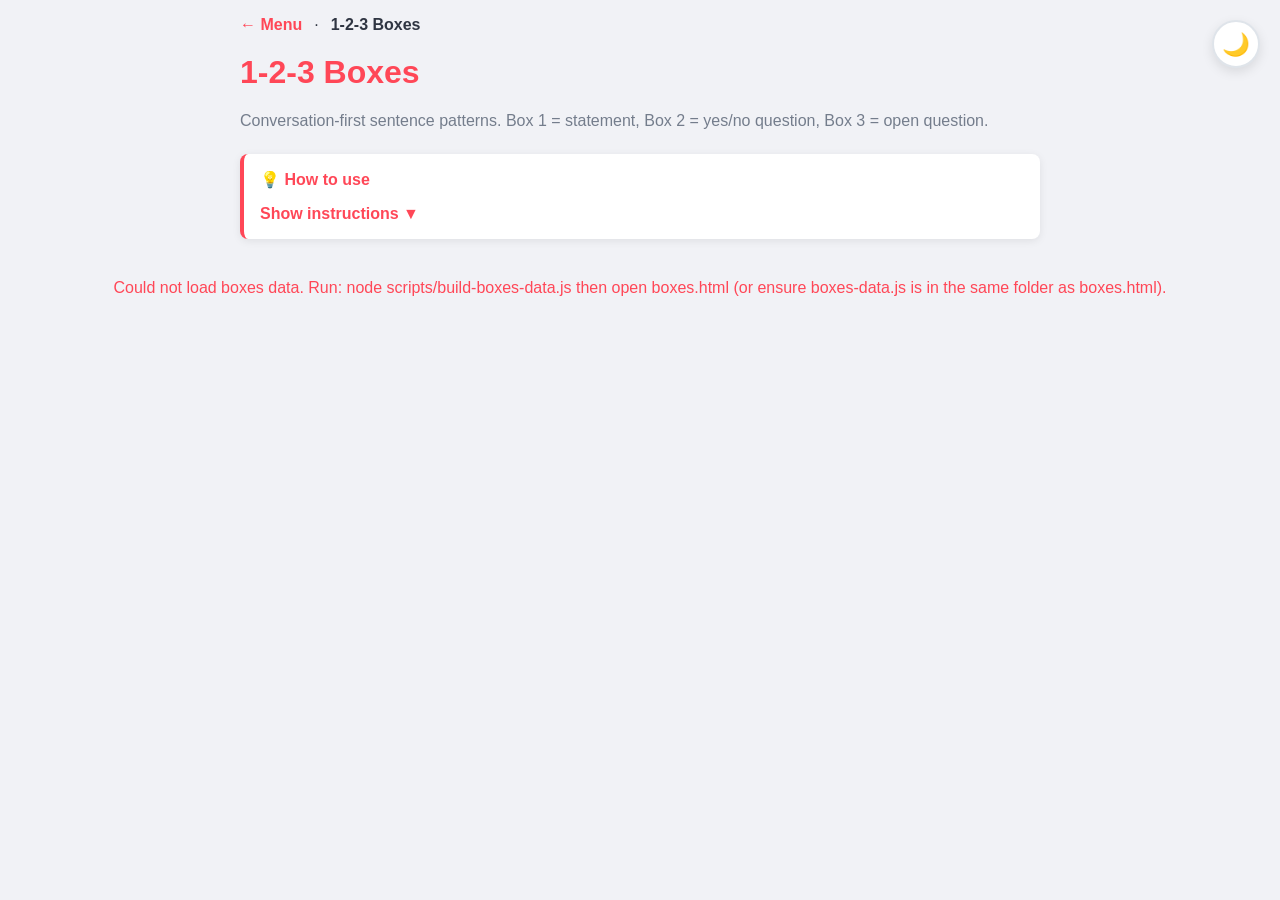
==== boxes.html @ 181375cc "Rename Cups to Boxes, add SRS scheduler, improve menu layout - Rename all cups references to boxes (" ====
<!DOCTYPE html>
<html lang="en">
<head>
    <meta charset="UTF-8">
    <meta name="viewport" content="width=device-width, initial-scale=1.0">
    <title>1-2-3 Boxes · SQWease</title>
    <script>
    (function(){
        var s = typeof localStorage !== 'undefined' ? localStorage.getItem('sqwease-theme') : null;
        var theme = (s === 'dark' || s === 'light') ? s : 'light';
        document.documentElement.setAttribute('data-theme', theme);
    })();
    </script>
    <style>
        :root {
            --primary: #ff4757;
            --text: #2f3542;
            --bg: #f1f2f6;
            --card-bg: #ffffff;
            --border: #dfe4ea;
            --secondary-text: #747d8c;
        }
        [data-theme="dark"] {
            --primary: #ff6b81;
            --text: #e4e4e4;
            --bg: #1e272e;
            --card-bg: #2d3436;
            --border: #57606f;
            --secondary-text: #a4b0be;
        }
        * { box-sizing: border-box; }
        body {
            font-family: 'Segoe UI', Tahoma, Geneva, Verdana, sans-serif;
            background-color: var(--bg);
            color: var(--text);
            margin: 0;
            padding: 16px;
            min-height: 100vh;
            display: flex;
            flex-direction: column;
            align-items: center;
            transition: background-color 0.3s, color 0.3s;
        }
        .theme-toggle {
            position: fixed;
            top: 20px;
            right: 20px;
            background: var(--card-bg);
            border: 2px solid var(--border);
            border-radius: 50%;
            width: 48px;
            height: 48px;
            display: flex;
            align-items: center;
            justify-content: center;
            cursor: pointer;
            font-size: 1.4rem;
            box-shadow: 0 4px 12px rgba(0,0,0,0.1);
            transition: transform 0.2s, box-shadow 0.2s;
            user-select: none;
            z-index: 100;
        }
        .theme-toggle:hover {
            transform: scale(1.1);
            box-shadow: 0 6px 16px rgba(0,0,0,0.15);
        }
        .theme-toggle .icon-dark { display: none; }
        .theme-toggle .icon-light { display: inline; }
        [data-theme="dark"] .theme-toggle .icon-dark { display: inline; }
        [data-theme="dark"] .theme-toggle .icon-light { display: none; }
        .container {
            width: 100%;
            max-width: 800px;
        }
        .nav {
            margin-bottom: 20px;
            display: flex;
            align-items: center;
            gap: 12px;
        }
        .nav a {
            color: var(--primary);
            text-decoration: none;
            font-weight: 600;
        }
        .nav a:hover { text-decoration: underline; }
        h1 { color: var(--primary); margin-top: 0; }
        .subtitle { color: var(--secondary-text); margin-bottom: 24px; }
        .info-box {
            background: var(--card-bg);
            border-left: 4px solid var(--primary);
            padding: 16px;
            margin-bottom: 24px;
            border-radius: 8px;
            box-shadow: 0 2px 8px rgba(0,0,0,0.08);
        }
        .info-box h3 {
            margin-top: 0;
            color: var(--primary);
            font-size: 1rem;
        }
        .info-box p {
            margin: 8px 0 0;
            font-size: 0.9rem;
            line-height: 1.6;
            color: var(--secondary-text);
        }
        .info-box ul {
            margin: 8px 0 0 20px;
            padding: 0;
            font-size: 0.9rem;
            line-height: 1.8;
            color: var(--secondary-text);
        }
        .info-box .toggle-info {
            color: var(--primary);
            cursor: pointer;
            font-weight: 600;
            user-select: none;
        }
        .info-box .toggle-info:hover { text-decoration: underline; }
        .set-tabs {
            display: flex;
            flex-wrap: wrap;
            gap: 8px;
            margin-bottom: 20px;
        }
        .set-tab {
            padding: 10px 16px;
            border: 2px solid var(--primary);
            background: #fff;
            color: var(--primary);
            cursor: pointer;
            border-radius: 8px;
            font-weight: 600;
        }
        .set-tab:hover { background: #fff5f5; }
        .set-tab.active { background: var(--primary); color: #fff; }
        .mode-tabs {
            display: flex;
            gap: 8px;
            margin-bottom: 16px;
        }
        .mode-tab {
            padding: 8px 14px;
            border: 1px solid #ddd;
            background: #fff;
            cursor: pointer;
            border-radius: 6px;
        }
        .mode-tab.active { background: #2ed573; color: #fff; border-color: #2ed573; }
        .list-view { max-width: 700px; }
        .box-group {
            margin-bottom: 24px;
        }
        .box-group h3 {
            color: var(--primary);
            margin-bottom: 8px;
            font-size: 1rem;
        }
        .box-item {
            display: grid;
            grid-template-columns: 1fr auto auto;
            gap: 12px;
            align-items: center;
            padding: 10px 12px;
            background: var(--card-bg);
            border-radius: 8px;
            margin-bottom: 6px;
            box-shadow: 0 1px 3px rgba(0,0,0,0.08);
        }
        .box-item .ja { font-size: 1.1rem; }
        .box-item .romaji { color: var(--secondary-text); font-style: italic; font-size: 0.95rem; }
        .box-item .en { color: var(--text); font-size: 0.95rem; }
        .practice-area {
            max-width: 520px;
            margin: 0 auto;
        }
        .practice-card {
            perspective: 1000px;
            cursor: pointer;
            min-height: 280px;
        }
        .practice-card .card-inner {
            position: relative;
            width: 100%;
            min-height: 280px;
            transform-style: preserve-3d;
            transition: transform 0.5s;
        }
        .practice-card.flipped .card-inner { transform: rotateY(180deg); }
        .practice-card .face {
            position: absolute;
            width: 100%;
            min-height: 280px;
            backface-visibility: hidden;
            display: flex;
            flex-direction: column;
            align-items: center;
            justify-content: center;
            padding: 24px;
            border-radius: 12px;
            box-shadow: 0 4px 14px rgba(0,0,0,0.1);
        }
        .practice-card .face-front {
            background: var(--card-bg);
            border: 2px solid var(--primary);
        }
        .practice-card .face-back {
            background: var(--card-bg);
            border: 2px solid #2ed573;
            transform: rotateY(180deg);
        }
        .practice-card .face-front .main { font-size: 2rem; text-align: center; }
        .practice-card .face-back .romaji { font-size: 1.25rem; color: var(--secondary-text); font-style: italic; margin-bottom: 12px; }
        .practice-card .face-back .en { font-size: 1.1rem; color: var(--text); }
        .practice-controls {
            display: flex;
            align-items: center;
            justify-content: center;
            gap: 16px;
            margin-top: 20px;
        }
        .practice-controls button {
            padding: 10px 20px;
            border: none;
            border-radius: 8px;
            background: var(--primary);
            color: #fff;
            font-weight: 600;
            cursor: pointer;
        }
        .practice-controls button:hover { opacity: 0.9; }
        .practice-controls button.secondary { background: var(--secondary-text); }
        .progress-text { color: var(--secondary-text); font-size: 0.9rem; }
        .loading { text-align: center; padding: 40px; color: #747d8c; }
        .error { color: var(--primary); padding: 16px; }
        .hidden { display: none !important; }
        .wordlist-area { max-width: 800px; }
        .wordlist-cats { display: flex; flex-wrap: wrap; gap: 6px; margin-bottom: 16px; }
        .wordlist-cat { padding: 8px 12px; border: 1px solid #ddd; background: #fff; border-radius: 6px; cursor: pointer; font-size: 0.9rem; }
        .wordlist-cat:hover { background: #f5f5f5; }
        .wordlist-cat.active { background: var(--primary); color: #fff; border-color: var(--primary); }
        .wordlist-table { width: 100%; border-collapse: collapse; background: var(--card-bg); border-radius: 8px; overflow: hidden; box-shadow: 0 1px 3px rgba(0,0,0,0.08); margin-bottom: 16px; }
        .wordlist-table th, .wordlist-table td { padding: 10px 12px; text-align: left; border-bottom: 1px solid #eee; }
        .wordlist-table th { background: var(--border); font-size: 0.85rem; color: var(--secondary-text); }
        .wordlist-table tr:last-child td { border-bottom: none; }
        .wordlist-table .remove-btn { padding: 4px 10px; font-size: 0.8rem; background: #ff6b6b; color: #fff; border: none; border-radius: 4px; cursor: pointer; }
        .wordlist-table .remove-btn:hover { background: #ee5a5a; }
        .wordlist-add { display: flex; flex-wrap: wrap; gap: 8px; align-items: flex-end; margin-bottom: 20px; }
        .wordlist-add input { padding: 8px 10px; border: 1px solid var(--border); border-radius: 6px; font-size: 0.95rem; min-width: 100px; background: var(--card-bg); color: var(--text); }
        .wordlist-add label { font-size: 0.8rem; color: var(--secondary-text); display: block; margin-bottom: 2px; }
        .wordlist-add .field { display: flex; flex-direction: column; }
        .wordlist-add button { padding: 8px 16px; background: #2ed573; color: #fff; border: none; border-radius: 6px; font-weight: 600; cursor: pointer; }
        .wordlist-add button:hover { background: #26de81; }
        .wordlist-reset { margin-top: 16px; }
        .wordlist-reset button { padding: 8px 14px; background: var(--secondary-text); color: #fff; border: none; border-radius: 6px; cursor: pointer; font-size: 0.9rem; }
        .wordlist-reset button:hover { background: var(--border); }

        @media (max-width: 600px) {
            body { padding: 12px; }
            h1 { font-size: 1.4rem; }
            .subtitle { font-size: 0.9rem; margin-bottom: 16px; }
            .set-tab { padding: 10px 12px; font-size: 0.9rem; }
            .mode-tab { padding: 10px 12px; min-height: 44px; }
            .box-item {
                grid-template-columns: 1fr;
                gap: 4px;
                padding: 12px;
            }
            .box-item .ja { font-size: 1.2rem; }
            .box-item .romaji, .box-item .en { font-size: 0.9rem; }
            .practice-card { min-height: 240px; }
            .practice-card .face { min-height: 240px; padding: 16px; }
            .practice-card .face-front .main { font-size: 1.5rem; }
            .practice-card .face-back .romaji { font-size: 1rem; }
            .practice-card .face-back .en { font-size: 0.95rem; }
            .practice-controls { flex-wrap: wrap; gap: 10px; }
            .practice-controls button { padding: 12px 18px; min-height: 44px; }
            .wordlist-table th, .wordlist-table td { padding: 8px 10px; font-size: 0.9rem; }
            .wordlist-add { flex-direction: column; align-items: stretch; }
            .wordlist-add input { min-width: 0; }
            .wordlist-add button { min-height: 44px; }
        }
    </style>
</head>
<body>
    <div class="theme-toggle" onclick="toggleTheme()" title="Toggle dark mode"><span class="icon-light">🌙</span><span class="icon-dark">☀️</span></div>
    <div class="container">
    <nav class="nav">
        <a href="index.html">← Menu</a>
        <span>·</span>
        <span><strong>1-2-3 Boxes</strong></span>
    </nav>
    <h1>1-2-3 Boxes</h1>
    <p class="subtitle">Conversation-first sentence patterns. Box 1 = statement, Box 2 = yes/no question, Box 3 = open question.</p>

    <div class="info-box">
        <h3>💡 How to use</h3>
        <div id="infoToggle">
            <span class="toggle-info" onclick="toggleInfo()">Show instructions ▼</span>
            <div id="infoDetail" style="display:none; margin-top:12px;">
                <p><strong>1-2-3 Boxes</strong> is a method for building conversation skills by practicing three sentence types:</p>
                <ul>
                    <li><strong>Box 1 (Statement):</strong> "I like coffee." — State something.</li>
                    <li><strong>Box 2 (Yes/No Question):</strong> "Do you like coffee?" — Ask a closed question.</li>
                    <li><strong>Box 3 (Open Question):</strong> "What do you like?" — Ask an open question.</li>
                </ul>
                <p><strong>Usage:</strong> Pick a set (Likes, Study, Routine, etc.) → <strong>View list</strong> to see all sentences, <strong>Practice</strong> to flip cards (Japanese front, romaji+English back), or <strong>Word lists</strong> to add/edit vocabulary.</p>
            </div>
        </div>
    </div>

    <div id="loading" class="loading">Loading boxes...</div>
    <div id="main" class="hidden">
        <div class="set-tabs" id="setTabs"></div>
        <div class="mode-tabs">
            <button type="button" class="mode-tab active" data-mode="list">View list</button>
            <button type="button" class="mode-tab" data-mode="practice">Practice (flip cards)</button>
            <button type="button" class="mode-tab" data-mode="words">Word lists</button>
        </div>

        <div id="listView" class="list-view">
            <div id="listContent"></div>
        </div>
        <div id="practiceView" class="practice-area hidden">
            <div class="practice-card" id="practiceCard">
                <div class="card-inner">
                    <div class="face face-front">
                        <span class="main" id="cardFront"></span>
                    </div>
                    <div class="face face-back">
                        <span class="romaji" id="cardRomaji"></span>
                        <span class="en" id="cardEn"></span>
                    </div>
                </div>
            </div>
            <div class="practice-controls">
                <button type="button" class="secondary" id="btnPrev">← Prev</button>
                <span class="progress-text" id="practiceProgress"></span>
                <button type="button" id="btnNext">Next →</button>
            </div>
        </div>
        <div id="wordListView" class="wordlist-area hidden">
            <p class="subtitle" style="margin-bottom: 12px;">Add or remove words used to generate boxes. Saved in this browser only.</p>
            <div class="wordlist-cats" id="wordlistCats"></div>
            <div id="wordlistContent"></div>
            <div class="wordlist-reset">
                <button type="button" id="btnResetWords">Reset to defaults</button>
            </div>
        </div>
    </div>
    </div>
    <div id="error" class="error hidden"></div>

    <script src="boxes-data.js"></script>
    <script>
        let config = null;
        let words = null;
        let generatedItems = [];  // { ja, romaji, en, boxType, setName, boxName }
        let currentSetId = null;
        let practiceIndex = 0;
        let practiceItems = [];

        function fillTemplate(template, word) {
            let out = template;
            for (const key of Object.keys(word)) {
                out = out.replace(new RegExp('\\{' + key + '\\}', 'g'), word[key]);
            }
            return out;
        }

        function generateItems() {
            const items = [];
            for (const set of config.sets) {
                for (const box of set.boxes) {
                    if (box.fixed) {
                        items.push({
                            ja: box.templateJa,
                            romaji: box.templateRomaji,
                            en: box.templateEn,
                            boxType: box.boxType,
                            setName: set.name,
                            boxName: box.name
                        });
                    } else {
                        const slotWords = words[box.slot];
                        if (!slotWords) continue;
                        for (const w of slotWords) {
                            items.push({
                                ja: fillTemplate(box.templateJa, w),
                                romaji: fillTemplate(box.templateRomaji, w),
                                en: fillTemplate(box.templateEn, w),
                                boxType: box.boxType,
                                setName: set.name,
                                boxName: box.name
                            });
                        }
                    }
                }
            }
            return items;
        }

        function renderSetTabs() {
            const el = document.getElementById('setTabs');
            el.innerHTML = '';
            for (const set of config.sets) {
                const btn = document.createElement('button');
                btn.type = 'button';
                btn.className = 'set-tab' + (currentSetId === set.id ? ' active' : '');
                btn.textContent = set.name;
                btn.dataset.setId = set.id;
                btn.addEventListener('click', () => selectSet(set.id));
                el.appendChild(btn);
            }
            if (!currentSetId && config.sets.length) currentSetId = config.sets[0].id;
        }

        function selectSet(setId) {
            currentSetId = setId;
            document.querySelectorAll('.set-tab').forEach(b => {
                b.classList.toggle('active', b.dataset.setId === setId);
            });
            renderList();
            updatePracticeList();
            if (document.getElementById('practiceView').classList.contains('hidden') === false) {
                practiceIndex = 0;
                renderPracticeCard();
            }
        }

        function renderList() {
            const filtered = generatedItems.filter(i => i.setName === (config.sets.find(s => s.id === currentSetId)?.name));
            const byCup = { 1: [], 2: [], 3: [] };
            for (const item of filtered) {
                if (byCup[item.cupType]) byCup[item.cupType].push(item);
            }
            const container = document.getElementById('listContent');
            container.innerHTML = '';
            for (const cupType of [1, 2, 3]) {
                const list = byCup[cupType];
                if (!list.length) continue;
                const group = document.createElement('div');
                group.className = 'cup-group';
                group.innerHTML = '<h3>Cup ' + cupType + ': ' + escapeHtml(list[0].cupName) + '</h3>';
                for (const item of list) {
                    const row = document.createElement('div');
                    row.className = 'box-item';
                    row.innerHTML = '<span class="ja">' + escapeHtml(item.ja) + '</span><span class="romaji">' + escapeHtml(item.romaji) + '</span><span class="en">' + escapeHtml(item.en) + '</span>';
                    group.appendChild(row);
                }
                container.appendChild(group);
            }
        }

        function escapeHtml(s) {
            const div = document.createElement('div');
            div.textContent = s;
            return div.innerHTML;
        }

        function updatePracticeList() {
            practiceItems = generatedItems.filter(i => config.sets.find(s => s.id === currentSetId) && i.setName === (config.sets.find(s => s.id === currentSetId).name));
            practiceIndex = 0;
        }

        function renderPracticeCard() {
            if (!practiceItems.length) {
                document.getElementById('cardFront').textContent = 'No sentences in this set.';
                document.getElementById('cardRomaji').textContent = '';
                document.getElementById('cardEn').textContent = '';
                document.getElementById('practiceProgress').textContent = '0 / 0';
                return;
            }
            const item = practiceItems[practiceIndex];
            const card = document.getElementById('practiceCard');
            card.classList.remove('flipped');
            document.getElementById('cardFront').textContent = item.ja;
            document.getElementById('cardRomaji').textContent = item.romaji;
            document.getElementById('cardEn').textContent = item.en;
            document.getElementById('practiceProgress').textContent = (practiceIndex + 1) + ' / ' + practiceItems.length;
        }

        function initPractice() {
            updatePracticeList();
            practiceIndex = 0;
            renderPracticeCard();
            document.getElementById('practiceCard').addEventListener('click', () => {
                document.getElementById('practiceCard').classList.toggle('flipped');
            });
            document.getElementById('btnPrev').addEventListener('click', () => {
                if (practiceIndex > 0) {
                    practiceIndex--;
                    renderPracticeCard();
                    document.getElementById('practiceCard').classList.remove('flipped');
                }
            });
            document.getElementById('btnNext').addEventListener('click', () => {
                if (practiceIndex < practiceItems.length - 1) {
                    practiceIndex++;
                    renderPracticeCard();
                    document.getElementById('practiceCard').classList.remove('flipped');
                }
            });
            document.addEventListener('keydown', (e) => {
                if (document.getElementById('practiceView').classList.contains('hidden')) return;
                if (e.code === 'Space' || e.code === 'ArrowUp' || e.code === 'ArrowDown') {
                    e.preventDefault();
                    document.getElementById('practiceCard').classList.toggle('flipped');
                } else if (e.code === 'ArrowRight') {
                    if (practiceIndex < practiceItems.length - 1) {
                        practiceIndex++;
                        renderPracticeCard();
                        document.getElementById('practiceCard').classList.remove('flipped');
                    }
                } else if (e.code === 'ArrowLeft') {
                    if (practiceIndex > 0) {
                        practiceIndex--;
                        renderPracticeCard();
                        document.getElementById('practiceCard').classList.remove('flipped');
                    }
                }
            });
        }

        const WORDLIST_CATEGORIES = [
            { key: 'nounsLikes', label: 'Nouns (likes)', fields: ['j', 'r', 'e'] },
            { key: 'nounsStudy', label: 'Study subjects', fields: ['j', 'r', 'e'] },
            { key: 'jobs', label: 'Jobs', fields: ['j', 'r', 'e'] },
            { key: 'places', label: 'Places', fields: ['j', 'r', 'e'] },
            { key: 'verbsWant', label: 'Verbs (want)', fields: ['j', 'r', 'e', 'tai', 'tsumori'] },
            { key: 'verbsRoutine', label: 'Verbs (routine)', fields: ['j', 'r', 'e', 'masu', 'mashita'] },
            { key: 'routinePairs', label: 'Routine (time + verb)', fields: ['timeJ', 'timeR', 'timeE', 'verbMasu', 'verbR', 'verbE'] }
        ];
        const WORDLIST_FIELD_LABELS = { j: 'Japanese', r: 'Romaji', e: 'English', tai: '〜たい', tsumori: 'つもり', masu: 'ます形', mashita: 'ました', timeJ: 'Time (ja)', timeR: 'Time (romaji)', timeE: 'Time (en)', verbMasu: 'Verb ます', verbR: 'Verb (romaji)', verbE: 'Verb (en)' };
        let defaultWords = null;
        let currentWordlistCat = 'nounsLikes';

        function saveWords() {
            try {
                localStorage.setItem('sqwease-boxes-words', JSON.stringify(words));
            } catch (err) {}
            generatedItems = generateItems();
            renderList();
            updatePracticeList();
            renderPracticeCard();
        }

        function removeWord(slot, index) {
            if (!words[slot] || index < 0 || index >= words[slot].length) return;
            words[slot].splice(index, 1);
            saveWords();
            renderWordListContent();
        }

        function addWord(slot, entry) {
            if (!words[slot]) words[slot] = [];
            words[slot].push(entry);
            saveWords();
            renderWordListContent();
        }

        function renderWordListCats() {
            const el = document.getElementById('wordlistCats');
            el.innerHTML = '';
            WORDLIST_CATEGORIES.forEach(cat => {
                const btn = document.createElement('button');
                btn.type = 'button';
                btn.className = 'wordlist-cat' + (currentWordlistCat === cat.key ? ' active' : '');
                btn.textContent = cat.label;
                btn.dataset.cat = cat.key;
                btn.addEventListener('click', () => {
                    currentWordlistCat = cat.key;
                    document.querySelectorAll('.wordlist-cat').forEach(b => b.classList.toggle('active', b.dataset.cat === cat.key));
                    renderWordListContent();
                });
                el.appendChild(btn);
            });
        }

        function renderWordListContent() {
            const cat = WORDLIST_CATEGORIES.find(c => c.key === currentWordlistCat);
            const container = document.getElementById('wordlistContent');
            container.innerHTML = '';
            if (!cat || !words[cat.key]) return;
            const list = words[cat.key];
            const table = document.createElement('table');
            table.className = 'wordlist-table';
            const thead = document.createElement('thead');
            const headers = cat.fields.map(f => WORDLIST_FIELD_LABELS[f] || f);
            thead.innerHTML = '<tr><th>' + headers.join('</th><th>') + '</th><th></th></tr>';
            table.appendChild(thead);
            const tbody = document.createElement('tbody');
            list.forEach((row, i) => {
                const tr = document.createElement('tr');
                const cells = cat.fields.map(f => escapeHtml(row[f] || '')).join('</td><td>');
                tr.innerHTML = '<td>' + cells + '</td><td><button type="button" class="remove-btn" data-index="' + i + '">Remove</button></td>';
                tr.querySelector('.remove-btn').addEventListener('click', () => removeWord(cat.key, i));
                tbody.appendChild(tr);
            });
            table.appendChild(tbody);
            container.appendChild(table);
            const addDiv = document.createElement('div');
            addDiv.className = 'wordlist-add';
            const fields = cat.fields.map(f => {
                const wrap = document.createElement('div');
                wrap.className = 'field';
                wrap.innerHTML = '<label>' + (WORDLIST_FIELD_LABELS[f] || f) + '</label><input type="text" data-field="' + f + '" placeholder="">';
                return wrap;
            });
            fields.forEach(f => addDiv.appendChild(f));
            const addBtn = document.createElement('button');
            addBtn.type = 'button';
            addBtn.textContent = 'Add';
            addBtn.addEventListener('click', () => {
                const entry = {};
                cat.fields.forEach(f => {
                    const val = addDiv.querySelector('input[data-field="' + f + '"]').value.trim();
                    if (val) entry[f] = val;
                });
                if (Object.keys(entry).length < 2) return;
                addWord(cat.key, entry);
                cat.fields.forEach(f => { addDiv.querySelector('input[data-field="' + f + '"]').value = ''; });
            });
            addDiv.appendChild(addBtn);
            container.appendChild(addDiv);
        }

        document.querySelectorAll('.mode-tab').forEach(btn => {
            btn.addEventListener('click', () => {
                const mode = btn.dataset.mode;
                document.querySelectorAll('.mode-tab').forEach(b => b.classList.toggle('active', b.dataset.mode === mode));
                document.getElementById('listView').classList.toggle('hidden', mode !== 'list');
                document.getElementById('practiceView').classList.toggle('hidden', mode !== 'practice');
                document.getElementById('wordListView').classList.toggle('hidden', mode !== 'words');
                if (mode === 'practice') {
                    updatePracticeList();
                    renderPracticeCard();
                }
                if (mode === 'words') {
                    renderWordListCats();
                    renderWordListContent();
                }
            });
        });

        document.getElementById('btnResetWords').addEventListener('click', () => {
            if (!confirm('Reset all word lists to defaults? Your added words will be removed.')) return;
            if (!defaultWords) return;
            words = JSON.parse(JSON.stringify(defaultWords));
            saveWords();
            renderWordListCats();
            renderWordListContent();
        });

        function load() {
            try {
                if (typeof BOXES_CONFIG === 'undefined' || typeof BOXES_WORDS === 'undefined') {
                    throw new Error('boxes-data.js not loaded');
                }
                config = BOXES_CONFIG;
                defaultWords = BOXES_WORDS;
                const stored = localStorage.getItem('sqwease-boxes-words');
                words = stored ? JSON.parse(stored) : JSON.parse(JSON.stringify(defaultWords));
                if (!words.nounsLikes || !Array.isArray(words.nounsLikes)) words = JSON.parse(JSON.stringify(defaultWords));
                generatedItems = generateItems();
                currentSetId = config.sets[0]?.id || null;
                document.getElementById('loading').classList.add('hidden');
                document.getElementById('main').classList.remove('hidden');
                renderSetTabs();
                renderList();
                initPractice();
            } catch (e) {
                document.getElementById('loading').classList.add('hidden');
                document.getElementById('error').classList.remove('hidden');
                document.getElementById('error').textContent = 'Could not load boxes data. Run: node scripts/build-boxes-data.js then open boxes.html (or ensure boxes-data.js is in the same folder as boxes.html).';
            }
        }
        load();
        
        function toggleInfo() {
            const detail = document.getElementById('infoDetail');
            const toggle = document.querySelector('.toggle-info');
            if (detail.style.display === 'none') {
                detail.style.display = 'block';
                toggle.textContent = 'Hide instructions ▲';
            } else {
                detail.style.display = 'none';
                toggle.textContent = 'Show instructions ▼';
            }
        }
        
        function toggleTheme() {
            const html = document.documentElement;
            const current = html.getAttribute('data-theme');
            const next = current === 'dark' ? 'light' : 'dark';
            html.setAttribute('data-theme', next);
            localStorage.setItem('sqwease-theme', next);
            // Icon updates via [data-theme] and CSS
        }
        // Load saved theme (already applied in head; icon driven by CSS)
        const saved = localStorage.getItem('sqwease-theme');
        if (saved) document.documentElement.setAttribute('data-theme', saved);
    </script>
</body>
</html>
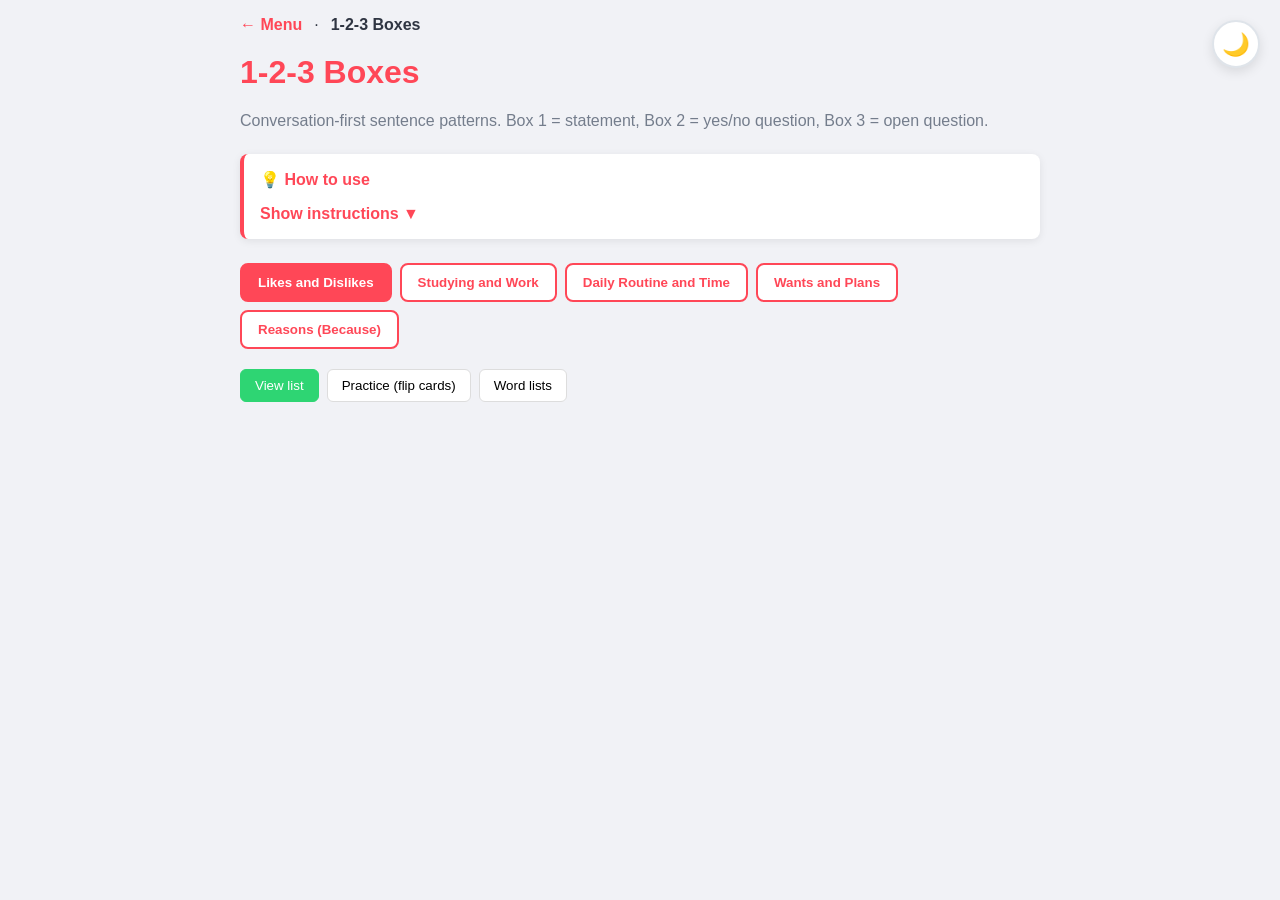
==== commit 7cd252a7: "Fix boxes load error and skinny flashcards; update docs - Boxes: normalize config at runtime (cups->" ====
--- a/boxes.html
+++ b/boxes.html
@@ -233,6 +233,36 @@
         .practice-controls button:hover { opacity: 0.9; }
         .practice-controls button.secondary { background: var(--secondary-text); }
         .progress-text { color: var(--secondary-text); font-size: 0.9rem; }
+        .rating-buttons {
+            display: flex;
+            gap: 12px;
+            justify-content: center;
+            flex-wrap: wrap;
+            margin-top: 20px;
+        }
+        .rating-btn {
+            display: flex;
+            flex-direction: column;
+            align-items: center;
+            gap: 6px;
+            padding: 12px 20px;
+            border: none;
+            border-radius: 8px;
+            font-weight: 600;
+            cursor: pointer;
+            transition: transform 0.2s, box-shadow 0.2s;
+            min-width: 90px;
+        }
+        .rating-btn:hover { transform: translateY(-2px); }
+        .rating-btn .interval { font-size: 0.85rem; opacity: 0.9; }
+        .rating-btn.again { background: #ff6b6b; color: white; }
+        .rating-btn.again:hover { box-shadow: 0 4px 12px rgba(255, 107, 107, 0.4); }
+        .rating-btn.hard { background: #ffa502; color: white; }
+        .rating-btn.hard:hover { box-shadow: 0 4px 12px rgba(255, 165, 2, 0.4); }
+        .rating-btn.good { background: #2ed573; color: white; }
+        .rating-btn.good:hover { box-shadow: 0 4px 12px rgba(46, 213, 115, 0.4); }
+        .rating-btn.easy { background: #5352ed; color: white; }
+        .rating-btn.easy:hover { box-shadow: 0 4px 12px rgba(83, 82, 237, 0.4); }
         .loading { text-align: center; padding: 40px; color: #747d8c; }
         .error { color: var(--primary); padding: 16px; }
         .hidden { display: none !important; }
@@ -277,6 +307,8 @@
             .practice-card .face-back .en { font-size: 0.95rem; }
             .practice-controls { flex-wrap: wrap; gap: 10px; }
             .practice-controls button { padding: 12px 18px; min-height: 44px; }
+            .rating-buttons { gap: 8px; margin-top: 16px; }
+            .rating-btn { min-width: 70px; padding: 10px 14px; font-size: 0.9rem; }
             .wordlist-table th, .wordlist-table td { padding: 8px 10px; font-size: 0.9rem; }
             .wordlist-add { flex-direction: column; align-items: stretch; }
             .wordlist-add input { min-width: 0; }
@@ -334,6 +366,24 @@
                         <span class="en" id="cardEn"></span>
                     </div>
                 </div>
+            </div>
+            <div class="rating-buttons hidden" id="boxRatingButtons">
+                <button class="rating-btn again" onclick="rateBoxCard(1)">
+                    <span>Again</span>
+                    <span class="interval" id="boxIntervalAgain">&lt;1m</span>
+                </button>
+                <button class="rating-btn hard" onclick="rateBoxCard(2)">
+                    <span>Hard</span>
+                    <span class="interval" id="boxIntervalHard">&lt;10m</span>
+                </button>
+                <button class="rating-btn good" onclick="rateBoxCard(3)">
+                    <span>Good</span>
+                    <span class="interval" id="boxIntervalGood">1d</span>
+                </button>
+                <button class="rating-btn easy" onclick="rateBoxCard(4)">
+                    <span>Easy</span>
+                    <span class="interval" id="boxIntervalEasy">4d</span>
+                </button>
             </div>
             <div class="practice-controls">
                 <button type="button" class="secondary" id="btnPrev">← Prev</button>
@@ -353,14 +403,21 @@
     </div>
     <div id="error" class="error hidden"></div>
 
+    <script src="srs.js"></script>
     <script src="boxes-data.js"></script>
     <script>
         let config = null;
         let words = null;
-        let generatedItems = [];  // { ja, romaji, en, boxType, setName, boxName }
+        let defaultWords = null;
+        let generatedItems = [];
         let currentSetId = null;
         let practiceIndex = 0;
         let practiceItems = [];
+        let srsCards = {};
+        let newCardsPerDay = 20;
+        let newCardsIntroduced = 0;
+        let dueCards = [];
+        let isFlipped = false;
 
         function fillTemplate(template, word) {
             let out = template;
@@ -474,12 +531,39 @@
                 return;
             }
             const item = practiceItems[practiceIndex];
+            const itemId = getItemId(item);
+            const srsCard = getOrInitCard(itemId);
+            
             const card = document.getElementById('practiceCard');
             card.classList.remove('flipped');
+            isFlipped = false;
+            document.getElementById('boxRatingButtons').classList.add('hidden');
+            
             document.getElementById('cardFront').textContent = item.ja;
             document.getElementById('cardRomaji').textContent = item.romaji;
             document.getElementById('cardEn').textContent = item.en;
             document.getElementById('practiceProgress').textContent = (practiceIndex + 1) + ' / ' + practiceItems.length;
+            
+            document.getElementById('boxIntervalAgain').textContent = SRS.getIntervalDisplay(srsCard, 1);
+            document.getElementById('boxIntervalHard').textContent = SRS.getIntervalDisplay(srsCard, 2);
+            document.getElementById('boxIntervalGood').textContent = SRS.getIntervalDisplay(srsCard, 3);
+            document.getElementById('boxIntervalEasy').textContent = SRS.getIntervalDisplay(srsCard, 4);
+        }
+        
+        function rateBoxCard(rating) {
+            if (!practiceItems.length) return;
+            const item = practiceItems[practiceIndex];
+            const itemId = getItemId(item);
+            const srsCard = getOrInitCard(itemId);
+            
+            const updated = SRS.reviewCard(srsCard, rating);
+            srsCards[itemId] = updated;
+            saveSRSBoxes();
+            
+            if (practiceIndex < practiceItems.length - 1) {
+                practiceIndex++;
+                renderPracticeCard();
+            }
         }
 
         function initPractice() {
@@ -487,38 +571,53 @@
             practiceIndex = 0;
             renderPracticeCard();
             document.getElementById('practiceCard').addEventListener('click', () => {
-                document.getElementById('practiceCard').classList.toggle('flipped');
+                const card = document.getElementById('practiceCard');
+                card.classList.toggle('flipped');
+                isFlipped = !isFlipped;
+                if (isFlipped) {
+                    document.getElementById('boxRatingButtons').classList.remove('hidden');
+                } else {
+                    document.getElementById('boxRatingButtons').classList.add('hidden');
+                }
             });
             document.getElementById('btnPrev').addEventListener('click', () => {
                 if (practiceIndex > 0) {
                     practiceIndex--;
                     renderPracticeCard();
-                    document.getElementById('practiceCard').classList.remove('flipped');
                 }
             });
             document.getElementById('btnNext').addEventListener('click', () => {
                 if (practiceIndex < practiceItems.length - 1) {
                     practiceIndex++;
                     renderPracticeCard();
-                    document.getElementById('practiceCard').classList.remove('flipped');
                 }
             });
             document.addEventListener('keydown', (e) => {
                 if (document.getElementById('practiceView').classList.contains('hidden')) return;
                 if (e.code === 'Space' || e.code === 'ArrowUp' || e.code === 'ArrowDown') {
                     e.preventDefault();
-                    document.getElementById('practiceCard').classList.toggle('flipped');
+                    const card = document.getElementById('practiceCard');
+                    card.classList.toggle('flipped');
+                    isFlipped = !isFlipped;
+                    if (isFlipped) {
+                        document.getElementById('boxRatingButtons').classList.remove('hidden');
+                    } else {
+                        document.getElementById('boxRatingButtons').classList.add('hidden');
+                    }
+                } else if (isFlipped) {
+                    if (e.code === 'Digit1') rateBoxCard(1);
+                    else if (e.code === 'Digit2') rateBoxCard(2);
+                    else if (e.code === 'Digit3') rateBoxCard(3);
+                    else if (e.code === 'Digit4') rateBoxCard(4);
                 } else if (e.code === 'ArrowRight') {
                     if (practiceIndex < practiceItems.length - 1) {
                         practiceIndex++;
                         renderPracticeCard();
-                        document.getElementById('practiceCard').classList.remove('flipped');
                     }
                 } else if (e.code === 'ArrowLeft') {
                     if (practiceIndex > 0) {
                         practiceIndex--;
                         renderPracticeCard();
-                        document.getElementById('practiceCard').classList.remove('flipped');
                     }
                 }
             });
@@ -534,8 +633,39 @@
             { key: 'routinePairs', label: 'Routine (time + verb)', fields: ['timeJ', 'timeR', 'timeE', 'verbMasu', 'verbR', 'verbE'] }
         ];
         const WORDLIST_FIELD_LABELS = { j: 'Japanese', r: 'Romaji', e: 'English', tai: '〜たい', tsumori: 'つもり', masu: 'ます形', mashita: 'ました', timeJ: 'Time (ja)', timeR: 'Time (romaji)', timeE: 'Time (en)', verbMasu: 'Verb ます', verbR: 'Verb (romaji)', verbE: 'Verb (en)' };
-        let defaultWords = null;
         let currentWordlistCat = 'nounsLikes';
+
+        function saveSRSBoxes() {
+            localStorage.setItem('sqwease-boxes-srs', JSON.stringify(srsCards));
+            const today = new Date().toDateString();
+            localStorage.setItem('sqwease-boxes-date', today);
+            localStorage.setItem('sqwease-boxes-new-today', newCardsIntroduced.toString());
+        }
+
+        function loadSRSBoxes() {
+            const stored = localStorage.getItem('sqwease-boxes-srs');
+            if (stored) {
+                srsCards = JSON.parse(stored);
+            }
+            const storedDate = localStorage.getItem('sqwease-boxes-date');
+            const today = new Date().toDateString();
+            if (storedDate === today) {
+                newCardsIntroduced = parseInt(localStorage.getItem('sqwease-boxes-new-today') || '0');
+            } else {
+                newCardsIntroduced = 0;
+            }
+        }
+
+        function getOrInitCard(itemId) {
+            if (!srsCards[itemId]) {
+                srsCards[itemId] = SRS.initCard(itemId);
+            }
+            return srsCards[itemId];
+        }
+
+        function getItemId(item) {
+            return 'box-' + item.ja + '-' + item.en;
+        }
 
         function saveWords() {
             try {
@@ -661,11 +791,19 @@
                 }
                 config = BOXES_CONFIG;
                 defaultWords = BOXES_WORDS;
+                // Normalize: config/source may use "cups"; runtime expects "boxes" and boxType
+                config.sets.forEach(function(s) {
+                    if (!s.boxes && s.cups) s.boxes = s.cups;
+                    if (s.boxes) s.boxes.forEach(function(b) {
+                        if (b.boxType === undefined && b.cupType !== undefined) b.boxType = b.cupType;
+                    });
+                });
                 const stored = localStorage.getItem('sqwease-boxes-words');
                 words = stored ? JSON.parse(stored) : JSON.parse(JSON.stringify(defaultWords));
                 if (!words.nounsLikes || !Array.isArray(words.nounsLikes)) words = JSON.parse(JSON.stringify(defaultWords));
                 generatedItems = generateItems();
                 currentSetId = config.sets[0]?.id || null;
+                loadSRSBoxes();
                 document.getElementById('loading').classList.add('hidden');
                 document.getElementById('main').classList.remove('hidden');
                 renderSetTabs();
@@ -697,9 +835,7 @@
             const next = current === 'dark' ? 'light' : 'dark';
             html.setAttribute('data-theme', next);
             localStorage.setItem('sqwease-theme', next);
-            // Icon updates via [data-theme] and CSS
-        }
-        // Load saved theme (already applied in head; icon driven by CSS)
+        }
         const saved = localStorage.getItem('sqwease-theme');
         if (saved) document.documentElement.setAttribute('data-theme', saved);
     </script>
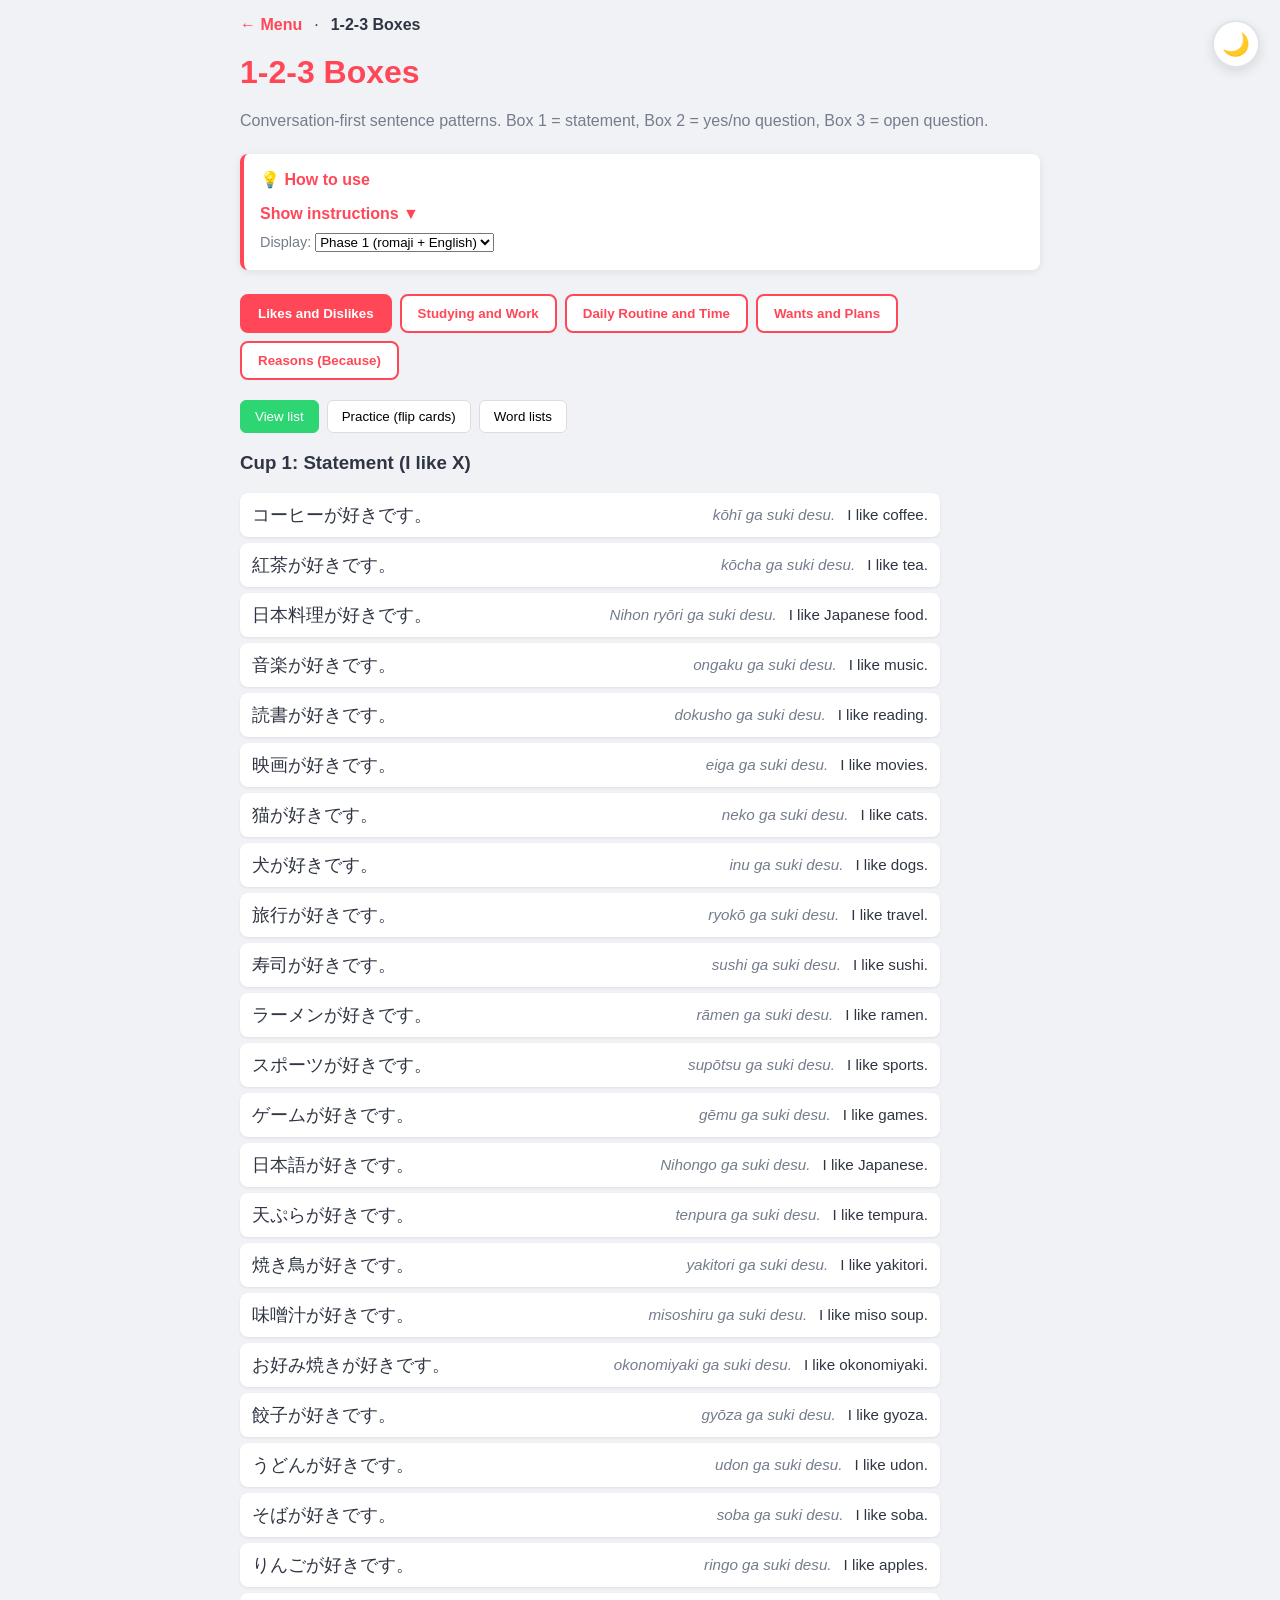
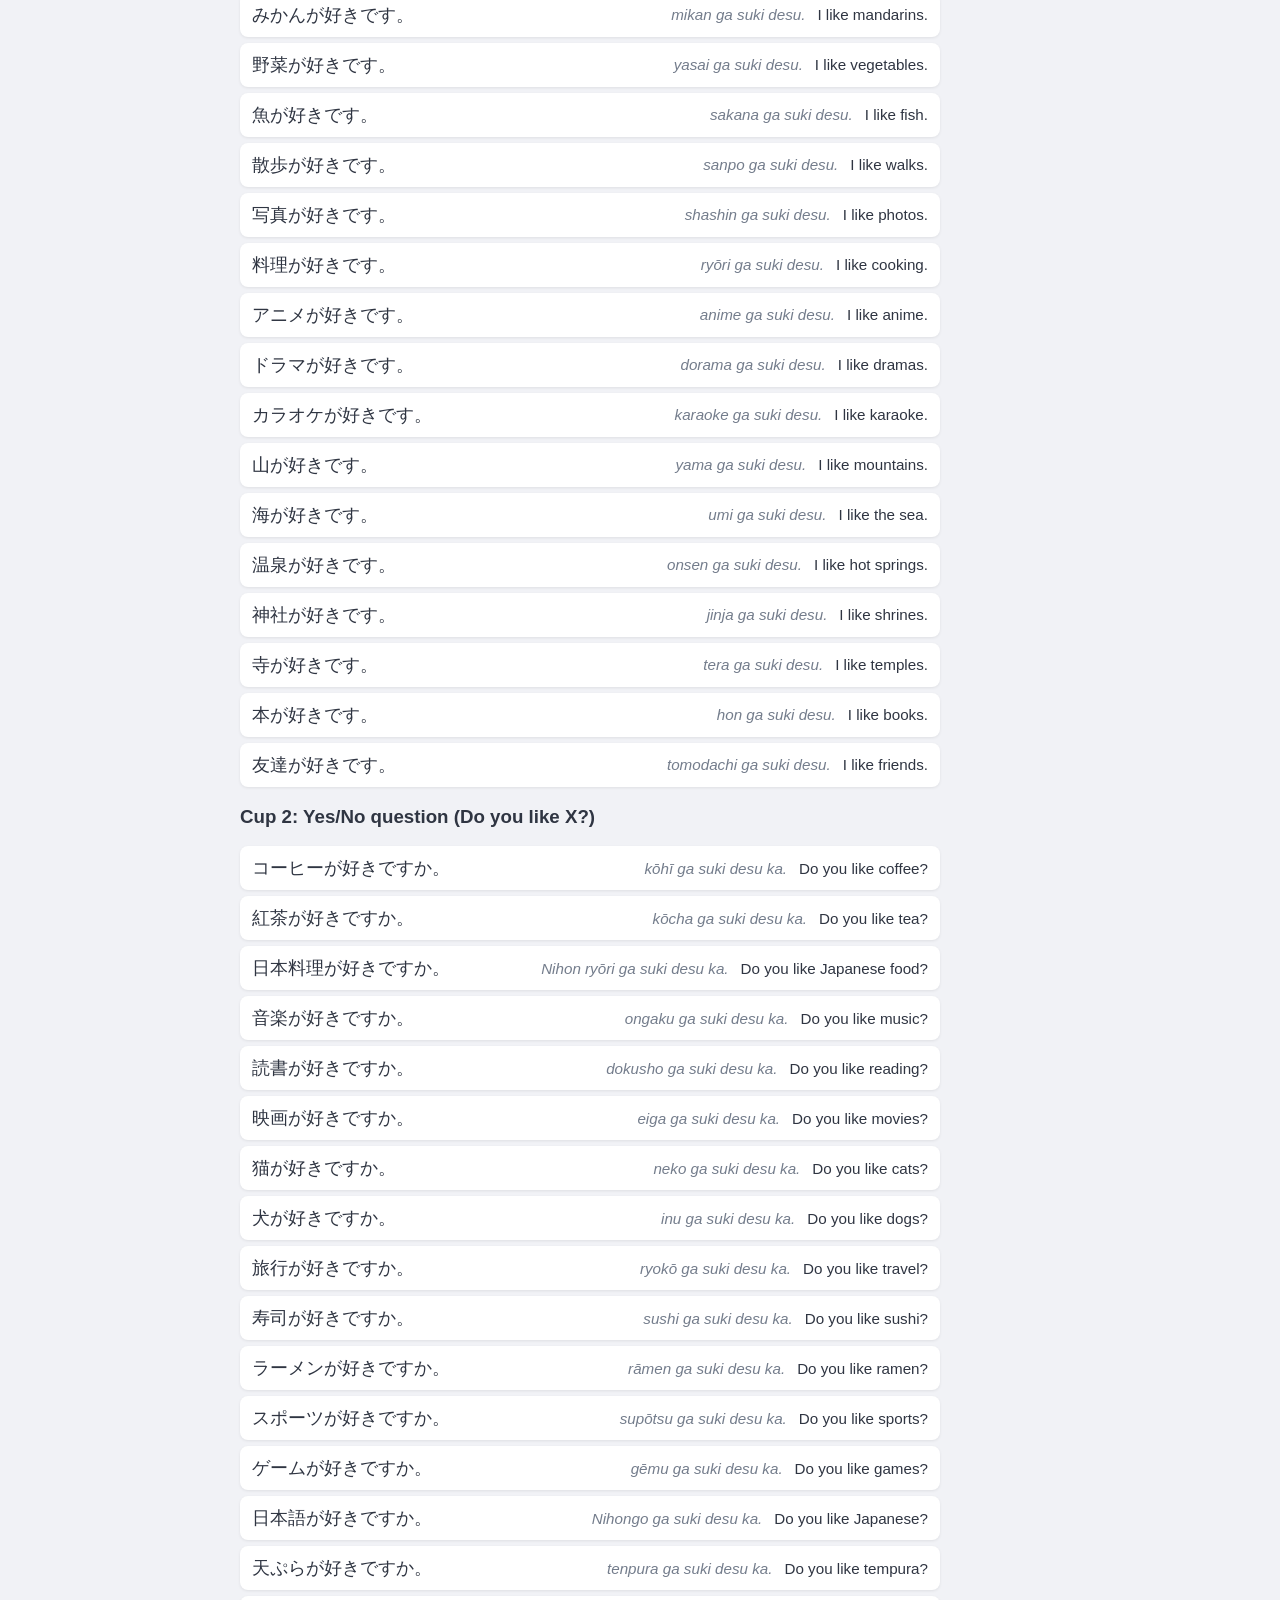
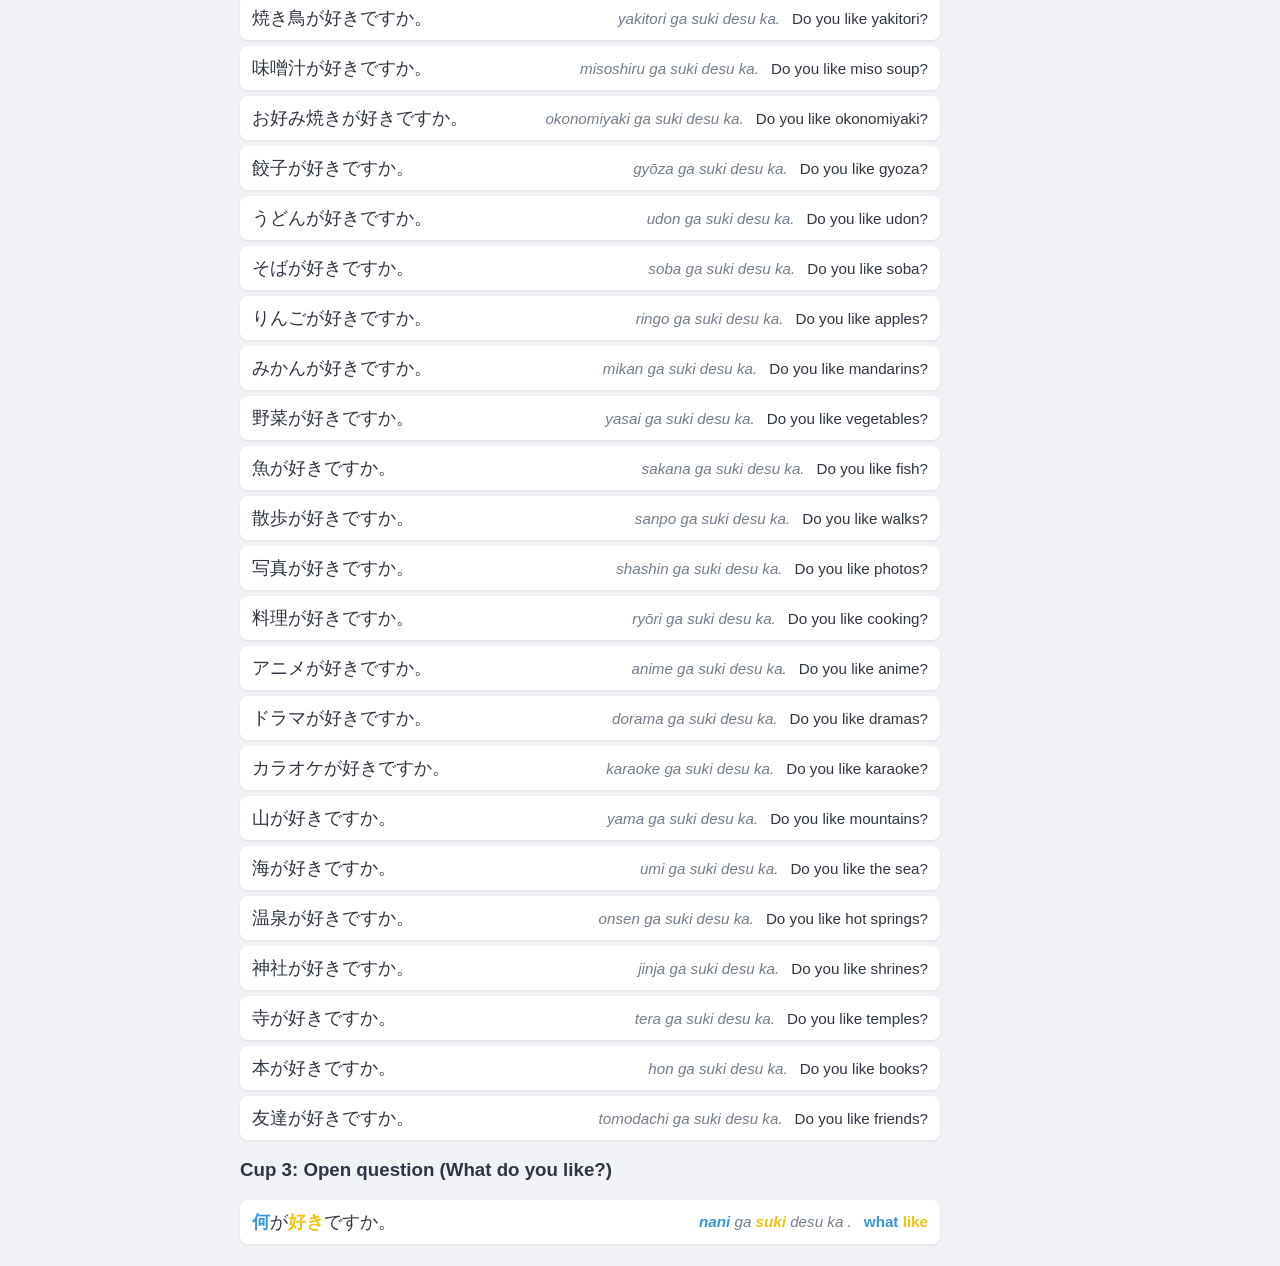
==== commit edf7cd0f: "feat: wire Boxes and Flashcards to token data and romaji phase toggle Use token-based coloring when " ====
--- a/boxes.html
+++ b/boxes.html
@@ -211,9 +211,11 @@
             border: 2px solid #2ed573;
             transform: rotateY(180deg);
         }
-        .practice-card .face-front .main { font-size: 2rem; text-align: center; }
-        .practice-card .face-back .romaji { font-size: 1.25rem; color: var(--secondary-text); font-style: italic; margin-bottom: 12px; }
-        .practice-card .face-back .en { font-size: 1.1rem; color: var(--text); }
+        .practice-card .face-front .ja { font-size: 2rem; text-align: center; margin-bottom: 12px; display: block; }
+        .practice-card .face-front .romaji { font-size: 1rem; color: var(--secondary-text); font-style: italic; display: block; }
+        .practice-card .face-back .ja { font-size: 1.5rem; margin-bottom: 12px; display: block; }
+        .practice-card .face-back .romaji { font-size: 1.1rem; color: var(--secondary-text); font-style: italic; margin-bottom: 12px; display: block; }
+        .practice-card .face-back .en { font-size: 1.1rem; color: var(--text); display: block; }
         .practice-controls {
             display: flex;
             align-items: center;
@@ -302,8 +304,10 @@
             .box-item .romaji, .box-item .en { font-size: 0.9rem; }
             .practice-card { min-height: 240px; }
             .practice-card .face { min-height: 240px; padding: 16px; }
-            .practice-card .face-front .main { font-size: 1.5rem; }
-            .practice-card .face-back .romaji { font-size: 1rem; }
+            .practice-card .face-front .ja { font-size: 1.5rem; }
+            .practice-card .face-front .romaji { font-size: 0.9rem; }
+            .practice-card .face-back .ja { font-size: 1.25rem; }
+            .practice-card .face-back .romaji { font-size: 0.95rem; }
             .practice-card .face-back .en { font-size: 0.95rem; }
             .practice-controls { flex-wrap: wrap; gap: 10px; }
             .practice-controls button { padding: 12px 18px; min-height: 44px; }
@@ -341,6 +345,15 @@
                 <p><strong>Usage:</strong> Pick a set (Likes, Study, Routine, etc.) → <strong>View list</strong> to see all sentences, <strong>Practice</strong> to flip cards (Japanese front, romaji+English back), or <strong>Word lists</strong> to add/edit vocabulary.</p>
             </div>
         </div>
+        <p class="deck-version" id="deckVersion" style="display: none; font-size: 0.85rem; color: var(--secondary-text); margin-top: 8px;"></p>
+        <p class="display-phase" style="margin-top: 8px; font-size: 0.9rem;">
+            <label>Display: </label>
+            <select id="romajiPhase" title="Phase 1 = JA + romaji + EN, Phase 2 = JA + EN (no romaji), Phase 3 = JA only">
+                <option value="1">Phase 1 (romaji + English)</option>
+                <option value="2">Phase 2 (no romaji)</option>
+                <option value="3">Phase 3 (Japanese only)</option>
+            </select>
+        </p>
     </div>
 
     <div id="loading" class="loading">Loading boxes...</div>
@@ -359,14 +372,17 @@
             <div class="practice-card" id="practiceCard">
                 <div class="card-inner">
                     <div class="face face-front">
-                        <span class="main" id="cardFront"></span>
+                        <span class="ja" id="cardFrontJa"></span>
+                        <span class="romaji" id="cardFrontRomaji"></span>
                     </div>
                     <div class="face face-back">
-                        <span class="romaji" id="cardRomaji"></span>
-                        <span class="en" id="cardEn"></span>
+                        <span class="ja" id="cardBackJa"></span>
+                        <span class="romaji" id="cardBackRomaji"></span>
+                        <span class="en" id="cardBackEn"></span>
                     </div>
                 </div>
             </div>
+            <p class="card-register" id="cardRegister" style="display: none; font-size: 0.85rem; color: var(--secondary-text); margin-top: 6px;"></p>
             <div class="rating-buttons hidden" id="boxRatingButtons">
                 <button class="rating-btn again" onclick="rateBoxCard(1)">
                     <span>Again</span>
@@ -403,7 +419,9 @@
     </div>
     <div id="error" class="error hidden"></div>
 
+    <script src="romaji.js"></script>
     <script src="srs.js"></script>
+    <script src="syllable-color.js"></script>
     <script src="boxes-data.js"></script>
     <script>
         let config = null;
@@ -419,6 +437,16 @@
         let dueCards = [];
         let isFlipped = false;
 
+        const ROMAJI_PHASE_KEY = 'sqwease-romaji-phase';
+        function getRomajiPhase() {
+            var v = typeof localStorage !== 'undefined' ? localStorage.getItem(ROMAJI_PHASE_KEY) : null;
+            var n = parseInt(v, 10);
+            return (n === 1 || n === 2 || n === 3) ? n : 1;
+        }
+        function setRomajiPhase(phase) {
+            if (typeof localStorage !== 'undefined') localStorage.setItem(ROMAJI_PHASE_KEY, String(phase));
+        }
+
         function fillTemplate(template, word) {
             let out = template;
             for (const key of Object.keys(word)) {
@@ -429,17 +457,31 @@
 
         function generateItems() {
             const items = [];
+            const tokenized = typeof BOXES_TOKENIZED_SENTENCES !== 'undefined' ? BOXES_TOKENIZED_SENTENCES : {};
             for (const set of config.sets) {
                 for (const box of set.boxes) {
+                    const cupType = box.boxType != null ? box.boxType : box.cupType;
+                    const cupName = box.name || '';
                     if (box.fixed) {
-                        items.push({
+                        const item = {
                             ja: box.templateJa,
                             romaji: box.templateRomaji,
                             en: box.templateEn,
                             boxType: box.boxType,
+                            cupType: cupType,
+                            cupName: cupName,
                             setName: set.name,
                             boxName: box.name
-                        });
+                        };
+                        const tok = tokenized[box.templateJa];
+                        if (tok && tok.tokens) {
+                            item.tokens = tok.tokens;
+                            item.ja = tok.ja;
+                            item.romaji = tok.romaji;
+                            item.en = tok.en;
+                            if (tok.register) item.register = tok.register;
+                        }
+                        items.push(item);
                     } else {
                         const slotWords = words[box.slot];
                         if (!slotWords) continue;
@@ -449,6 +491,8 @@
                                 romaji: fillTemplate(box.templateRomaji, w),
                                 en: fillTemplate(box.templateEn, w),
                                 boxType: box.boxType,
+                                cupType: cupType,
+                                cupName: cupName,
                                 setName: set.name,
                                 boxName: box.name
                             });
@@ -504,7 +548,18 @@
                 for (const item of list) {
                     const row = document.createElement('div');
                     row.className = 'box-item';
-                    row.innerHTML = '<span class="ja">' + escapeHtml(item.ja) + '</span><span class="romaji">' + escapeHtml(item.romaji) + '</span><span class="en">' + escapeHtml(item.en) + '</span>';
+                    if (item.tokens && typeof SyllableColor !== 'undefined' && SyllableColor.colorizeByTokens) {
+                        const isDark = SyllableColor.isDarkTheme();
+                        const colored = SyllableColor.colorizeByTokens(item.ja, item.tokens, isDark);
+                        row.innerHTML = '<span class="ja">' + colored.jaHtml + '</span><span class="romaji">' + colored.romajiHtml + '</span><span class="en">' + colored.enHtml + '</span>';
+                    } else {
+                        row.innerHTML = '<span class="ja">' + escapeHtml(item.ja) + '</span><span class="romaji">' + escapeHtml(item.romaji) + '</span><span class="en">' + escapeHtml(item.en) + '</span>';
+                    }
+                    var phase = getRomajiPhase();
+                    var romajiSpan = row.querySelector('.romaji');
+                    var enSpan = row.querySelector('.en');
+                    if (romajiSpan) romajiSpan.style.display = phase >= 2 ? 'none' : '';
+                    if (enSpan) enSpan.style.display = phase >= 3 ? 'none' : '';
                     group.appendChild(row);
                 }
                 container.appendChild(group);
@@ -524,9 +579,11 @@
 
         function renderPracticeCard() {
             if (!practiceItems.length) {
-                document.getElementById('cardFront').textContent = 'No sentences in this set.';
-                document.getElementById('cardRomaji').textContent = '';
-                document.getElementById('cardEn').textContent = '';
+                document.getElementById('cardFrontJa').textContent = 'No sentences in this set.';
+                document.getElementById('cardFrontRomaji').textContent = '';
+                document.getElementById('cardBackJa').textContent = '';
+                document.getElementById('cardBackRomaji').textContent = '';
+                document.getElementById('cardBackEn').textContent = '';
                 document.getElementById('practiceProgress').textContent = '0 / 0';
                 return;
             }
@@ -539,11 +596,39 @@
             isFlipped = false;
             document.getElementById('boxRatingButtons').classList.add('hidden');
             
-            document.getElementById('cardFront').textContent = item.ja;
-            document.getElementById('cardRomaji').textContent = item.romaji;
-            document.getElementById('cardEn').textContent = item.en;
+            if (item.tokens && typeof SyllableColor !== 'undefined' && SyllableColor.colorizeByTokens) {
+                var isDark = SyllableColor.isDarkTheme();
+                var colored = SyllableColor.colorizeByTokens(item.ja, item.tokens, isDark);
+                document.getElementById('cardFrontJa').innerHTML = colored.jaHtml;
+                document.getElementById('cardFrontRomaji').innerHTML = colored.romajiHtml;
+                document.getElementById('cardBackJa').innerHTML = colored.jaHtml;
+                document.getElementById('cardBackRomaji').innerHTML = colored.romajiHtml;
+                document.getElementById('cardBackEn').innerHTML = colored.enHtml;
+            } else if (typeof SyllableColor !== 'undefined' && SyllableColor.colorizeByWords) {
+                var isDark = SyllableColor.isDarkTheme();
+                var colored = SyllableColor.colorizeByWords(item.ja, item.romaji, item.en, isDark);
+                document.getElementById('cardFrontJa').innerHTML = colored.jaHtml;
+                document.getElementById('cardFrontRomaji').innerHTML = colored.romajiHtml;
+                document.getElementById('cardBackJa').innerHTML = colored.jaHtml;
+                document.getElementById('cardBackRomaji').innerHTML = colored.romajiHtml;
+                document.getElementById('cardBackEn').innerHTML = colored.enHtml;
+            } else {
+                document.getElementById('cardFrontJa').textContent = item.ja;
+                document.getElementById('cardFrontRomaji').textContent = item.romaji;
+                document.getElementById('cardBackJa').textContent = item.ja;
+                document.getElementById('cardBackRomaji').textContent = item.romaji;
+                document.getElementById('cardBackEn').textContent = item.en;
+            }
+            var phase = getRomajiPhase();
+            document.getElementById('cardFrontRomaji').style.display = phase >= 2 ? 'none' : '';
+            document.getElementById('cardBackRomaji').style.display = phase >= 2 ? 'none' : '';
+            document.getElementById('cardBackEn').style.display = phase >= 3 ? 'none' : '';
             document.getElementById('practiceProgress').textContent = (practiceIndex + 1) + ' / ' + practiceItems.length;
-            
+            var cardRegisterEl = document.getElementById('cardRegister');
+            if (cardRegisterEl) {
+                cardRegisterEl.textContent = item.register ? ('Register: ' + item.register) : '';
+                cardRegisterEl.style.display = item.register ? 'block' : 'none';
+            }
             document.getElementById('boxIntervalAgain').textContent = SRS.getIntervalDisplay(srsCard, 1);
             document.getElementById('boxIntervalHard').textContent = SRS.getIntervalDisplay(srsCard, 2);
             document.getElementById('boxIntervalGood').textContent = SRS.getIntervalDisplay(srsCard, 3);
@@ -806,9 +891,23 @@
                 loadSRSBoxes();
                 document.getElementById('loading').classList.add('hidden');
                 document.getElementById('main').classList.remove('hidden');
+                var versionEl = document.getElementById('deckVersion');
+                if (versionEl && typeof BOXES_TOKENIZED_VERSION !== 'undefined' && BOXES_TOKENIZED_VERSION != null) {
+                    versionEl.textContent = 'Tokenized deck v' + String(BOXES_TOKENIZED_VERSION);
+                    versionEl.style.display = 'block';
+                }
                 renderSetTabs();
                 renderList();
                 initPractice();
+                var phaseEl = document.getElementById('romajiPhase');
+                if (phaseEl) {
+                    phaseEl.value = String(getRomajiPhase());
+                    phaseEl.addEventListener('change', function() {
+                        setRomajiPhase(parseInt(phaseEl.value, 10));
+                        renderList();
+                        if (!document.getElementById('practiceView').classList.contains('hidden')) renderPracticeCard();
+                    });
+                }
             } catch (e) {
                 document.getElementById('loading').classList.add('hidden');
                 document.getElementById('error').classList.remove('hidden');
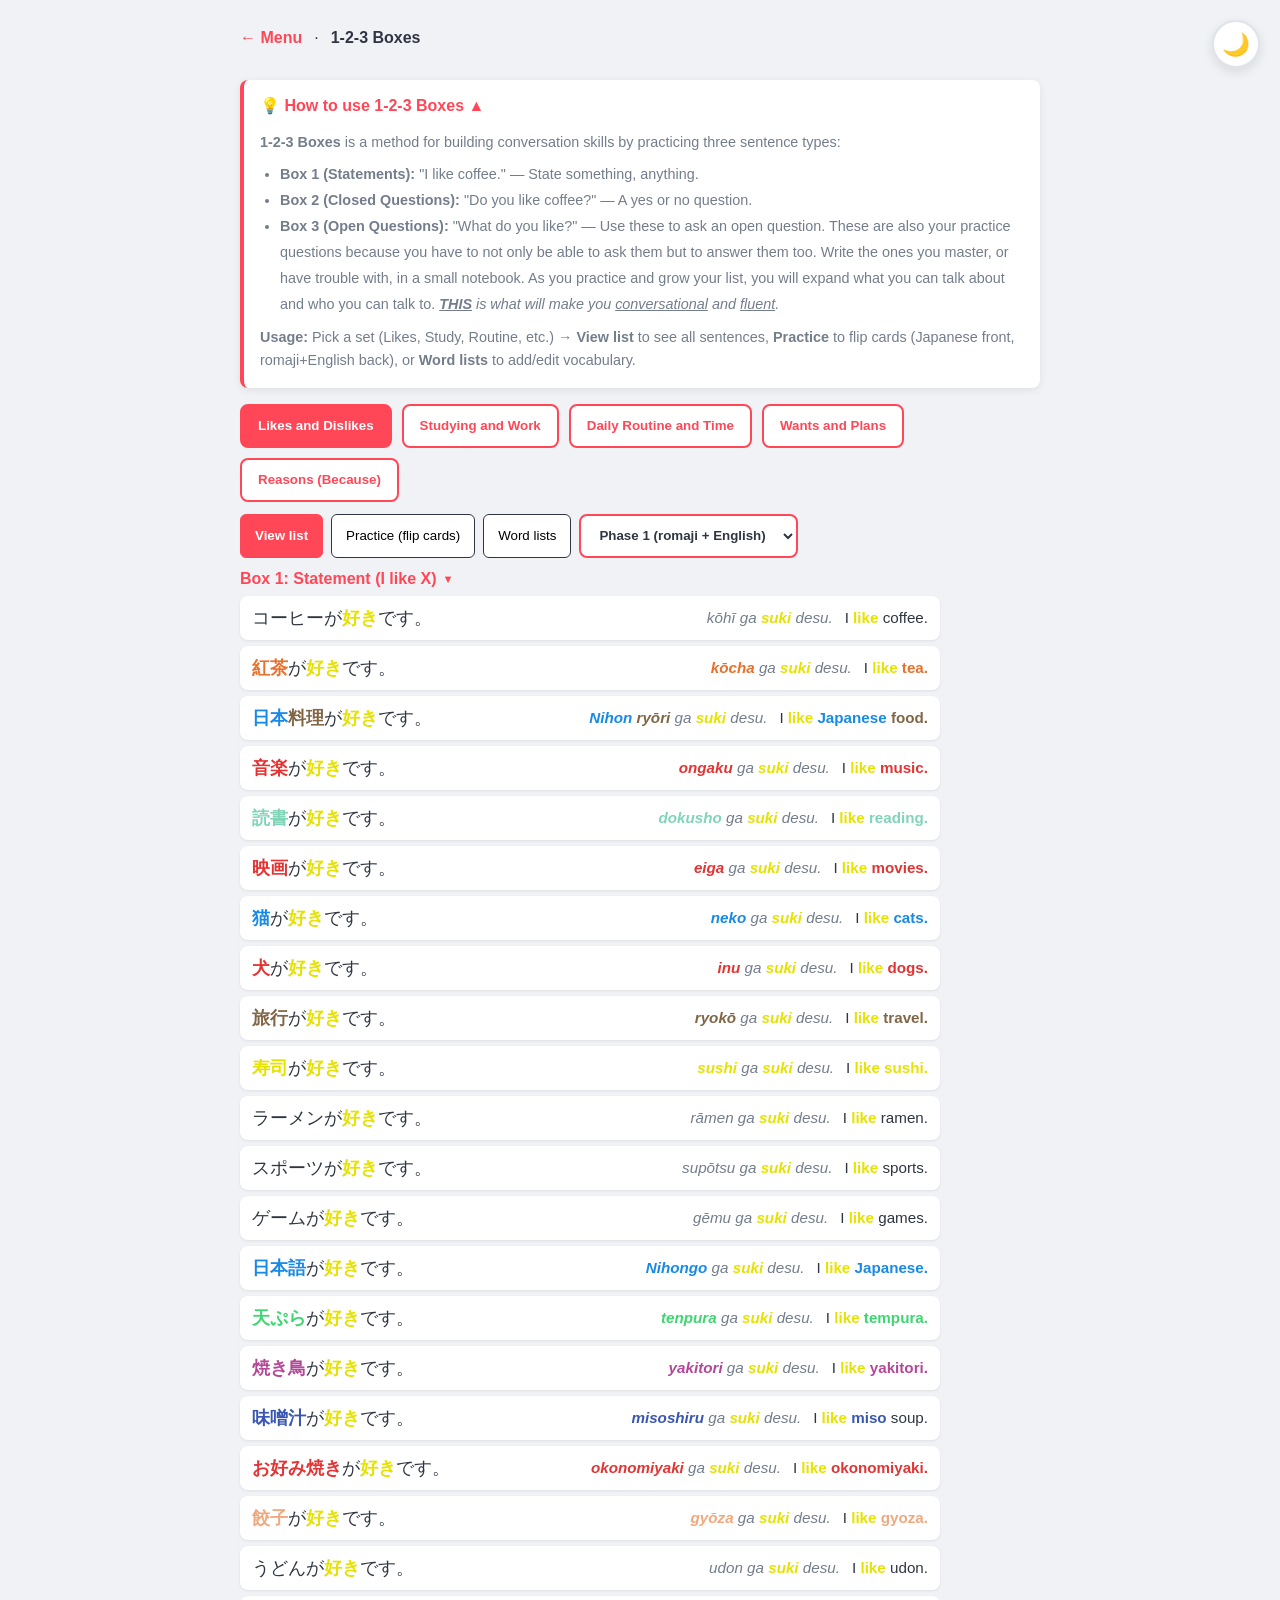
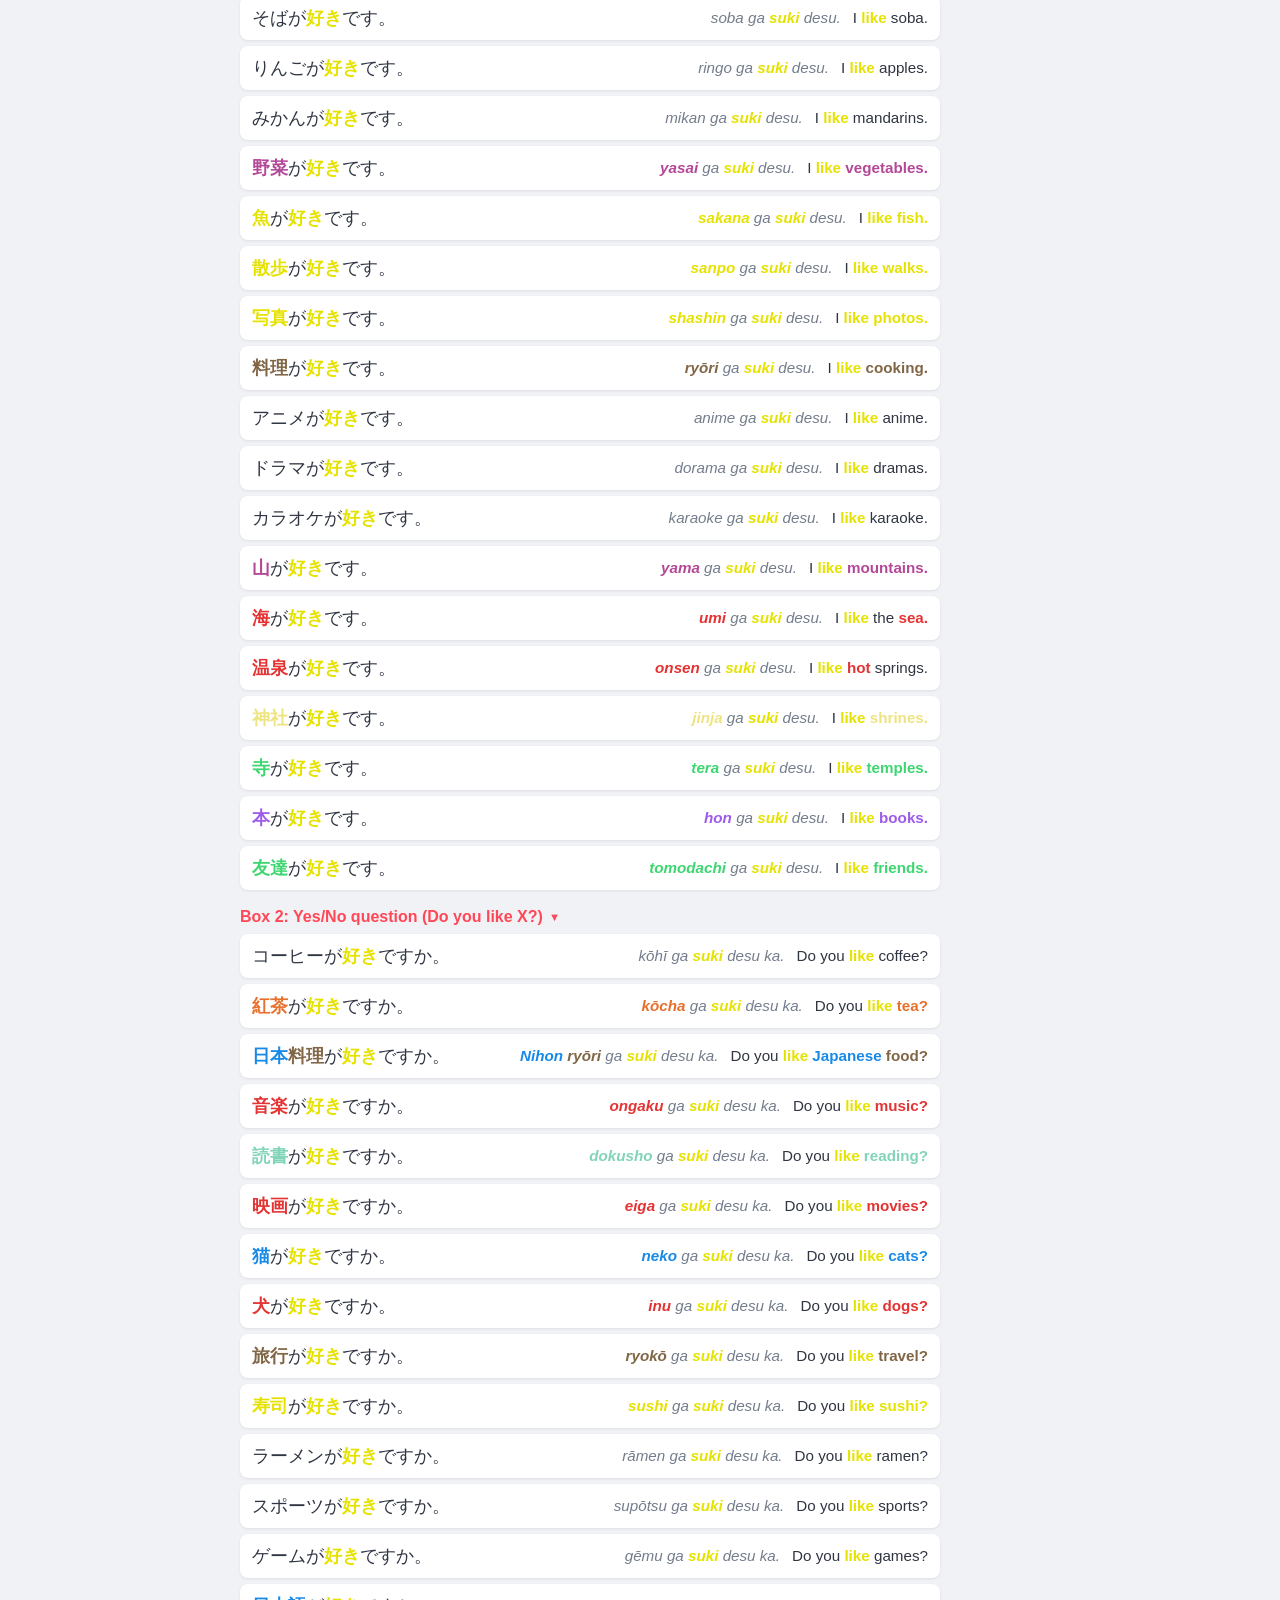
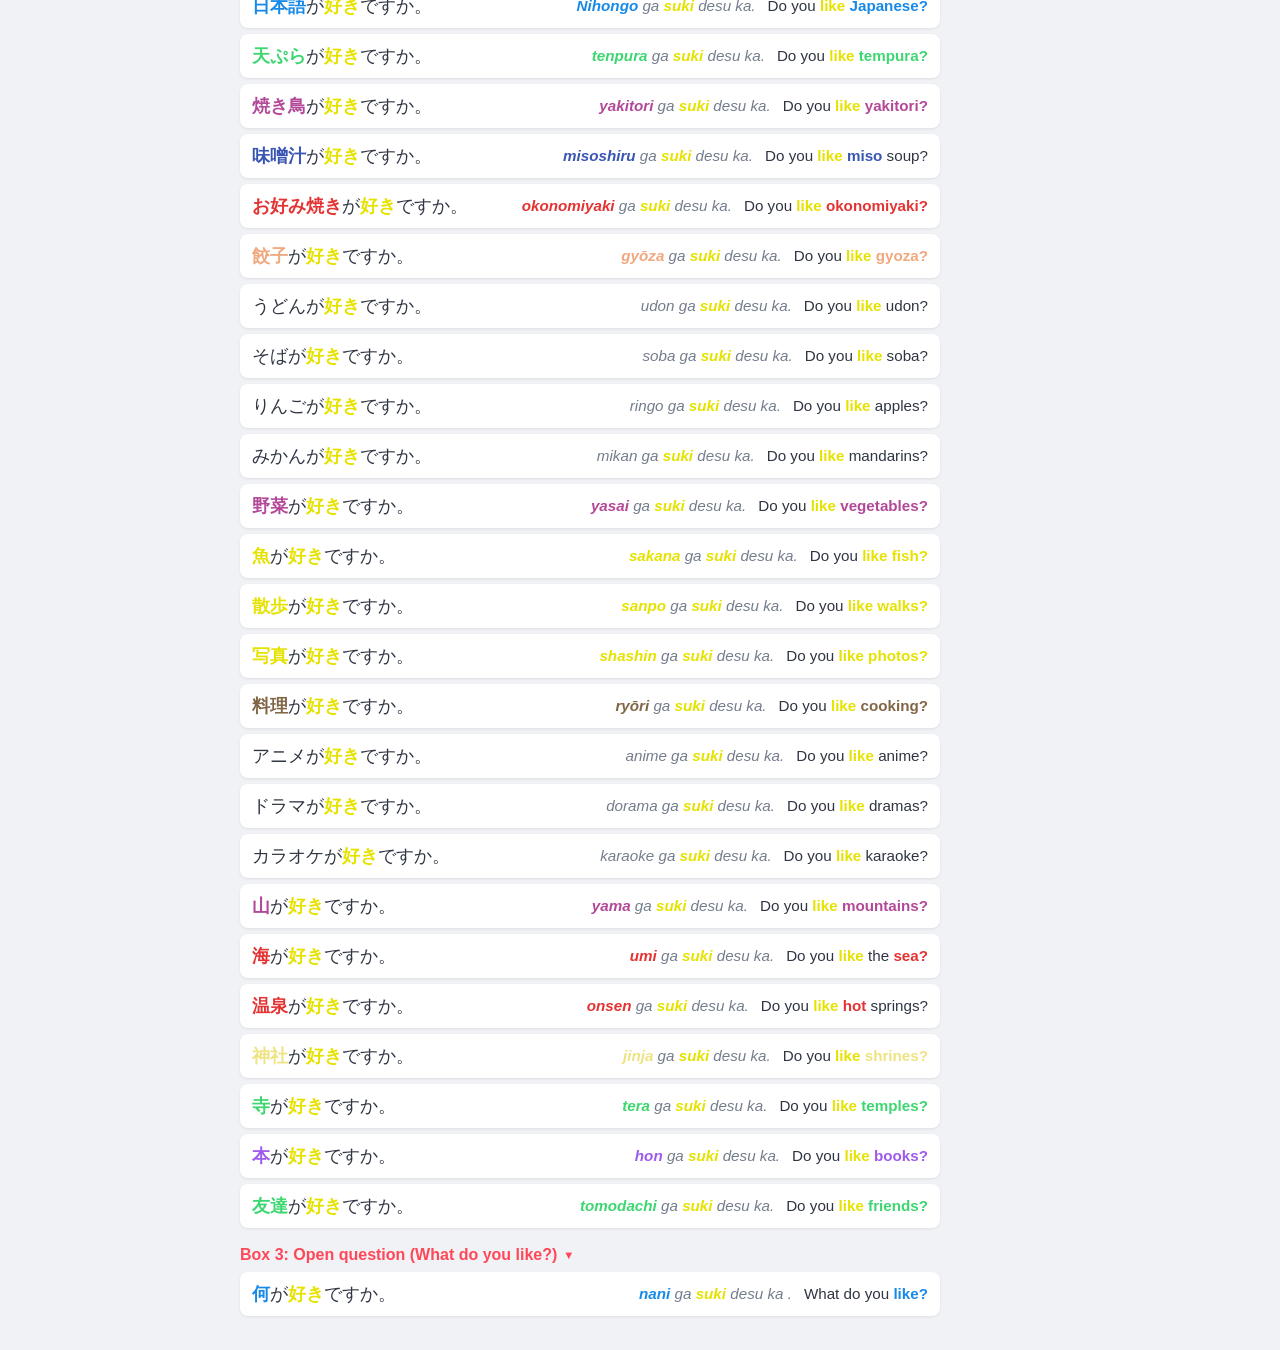
==== commit 2256d74c: "refactor: coloring architecture was refactored completely, 1-2-3 Boxes UI was improved, documentatio" ====
--- a/boxes.html
+++ b/boxes.html
@@ -29,6 +29,10 @@
             --secondary-text: #a4b0be;
         }
         * { box-sizing: border-box; }
+        a:focus-visible, button:focus-visible, input:focus-visible, .theme-toggle:focus-visible {
+            outline: 2px solid var(--primary);
+            outline-offset: 2px;
+        }
         body {
             font-family: 'Segoe UI', Tahoma, Geneva, Verdana, sans-serif;
             background-color: var(--bg);
@@ -82,6 +86,9 @@
             color: var(--primary);
             text-decoration: none;
             font-weight: 600;
+            min-height: 44px;
+            display: inline-flex;
+            align-items: center;
         }
         .nav a:hover { text-decoration: underline; }
         h1 { color: var(--primary); margin-top: 0; }
@@ -90,7 +97,7 @@
             background: var(--card-bg);
             border-left: 4px solid var(--primary);
             padding: 16px;
-            margin-bottom: 24px;
+            margin-bottom: 16px;
             border-radius: 8px;
             box-shadow: 0 2px 8px rgba(0,0,0,0.08);
         }
@@ -117,16 +124,18 @@
             cursor: pointer;
             font-weight: 600;
             user-select: none;
+            margin-left: auto;
         }
         .info-box .toggle-info:hover { text-decoration: underline; }
         .set-tabs {
             display: flex;
             flex-wrap: wrap;
-            gap: 8px;
-            margin-bottom: 20px;
+            gap: 10px;
+            margin-bottom: 12px;
         }
         .set-tab {
             padding: 10px 16px;
+            min-height: 44px;
             border: 2px solid var(--primary);
             background: #fff;
             color: var(--primary);
@@ -139,24 +148,73 @@
         .mode-tabs {
             display: flex;
             gap: 8px;
-            margin-bottom: 16px;
+            margin-bottom: 12px;
         }
         .mode-tab {
             padding: 8px 14px;
-            border: 1px solid #ddd;
+            border: 1px solid var(--text);
             background: #fff;
             cursor: pointer;
             border-radius: 6px;
         }
-        .mode-tab.active { background: #2ed573; color: #fff; border-color: #2ed573; }
+        .mode-tab.active { background: var(--primary); color: #fff; border-color: var(--primary); font-weight: bolder; }
         .list-view { max-width: 700px; }
         .box-group {
-            margin-bottom: 24px;
+            margin-bottom: 18px;
         }
         .box-group h3 {
             color: var(--primary);
-            margin-bottom: 8px;
+            margin: 12px 0 8px;
             font-size: 1rem;
+            cursor: pointer;
+            user-select: none;
+            display: flex;
+            align-items: center;
+            justify-content: flex-start;
+            gap: 6px;
+        }
+        .list-view .box-group:first-child h3 {
+            margin-top: 6px;
+        }
+        .display-phase {
+            margin-top: 0;
+            font-size: 0.9rem;
+            display: flex;
+            align-items: center;
+            gap: 8px;
+        }
+        .display-phase label {
+            color: var(--secondary-text);
+            font-weight: 600;
+        }
+        .select-primary {
+            padding: 8px 14px;
+            min-height: 44px;
+            border: 2px solid var(--primary);
+            background: var(--card-bg);
+            color: var(--text);
+            border-radius: 8px;
+            font-weight: 600;
+            cursor: pointer;
+        }
+        .select-primary:focus-visible {
+            outline: 2px solid var(--primary);
+            outline-offset: 2px;
+        }
+        .mode-tabs .select-primary {
+            background: var(--card-bg);
+        }
+        .box-group h3::after {
+            content: '▼';
+            font-size: 0.7em;
+            transition: transform 0.2s;
+            display: inline-block;
+        }
+        .box-group.collapsed h3::after {
+            transform: rotate(-90deg);
+        }
+        .box-group.collapsed .box-item {
+            display: none;
         }
         .box-item {
             display: grid;
@@ -328,32 +386,23 @@
         <span>·</span>
         <span><strong>1-2-3 Boxes</strong></span>
     </nav>
-    <h1>1-2-3 Boxes</h1>
-    <p class="subtitle">Conversation-first sentence patterns. Box 1 = statement, Box 2 = yes/no question, Box 3 = open question.</p>
-
+    <!-- <h1>1-2-3 Boxes</h1> -->
     <div class="info-box">
-        <h3>💡 How to use</h3>
+        <h3>
+            <span class="toggle-info" onclick="toggleInfo()">💡 How to use 1-2-3 Boxes ▲</span>
+        </h3>
         <div id="infoToggle">
-            <span class="toggle-info" onclick="toggleInfo()">Show instructions ▼</span>
-            <div id="infoDetail" style="display:none; margin-top:12px;">
+            <div id="infoDetail" style="display:block; margin-top:12px;">
                 <p><strong>1-2-3 Boxes</strong> is a method for building conversation skills by practicing three sentence types:</p>
                 <ul>
-                    <li><strong>Box 1 (Statement):</strong> "I like coffee." — State something.</li>
-                    <li><strong>Box 2 (Yes/No Question):</strong> "Do you like coffee?" — Ask a closed question.</li>
-                    <li><strong>Box 3 (Open Question):</strong> "What do you like?" — Ask an open question.</li>
+                    <li><strong>Box 1 (Statements):</strong> "I like coffee." — State something, anything.</li>
+                    <li><strong>Box 2 (Closed Questions):</strong> "Do you like coffee?" — A yes or no question.</li>
+                    <li><strong>Box 3 (Open Questions):</strong> "What do you like?" — Use these to ask an open question. These are also your practice questions because you have to not only be able to ask them but to answer them too. Write the ones you master, or have trouble with, in a small notebook. As you practice and grow your list, you will expand what you can talk about and who you can talk to. <i><strong><u>THIS</u></strong> is what will make you <u>conversational</u> and <u>fluent</u>.</i></li>
                 </ul>
                 <p><strong>Usage:</strong> Pick a set (Likes, Study, Routine, etc.) → <strong>View list</strong> to see all sentences, <strong>Practice</strong> to flip cards (Japanese front, romaji+English back), or <strong>Word lists</strong> to add/edit vocabulary.</p>
             </div>
         </div>
         <p class="deck-version" id="deckVersion" style="display: none; font-size: 0.85rem; color: var(--secondary-text); margin-top: 8px;"></p>
-        <p class="display-phase" style="margin-top: 8px; font-size: 0.9rem;">
-            <label>Display: </label>
-            <select id="romajiPhase" title="Phase 1 = JA + romaji + EN, Phase 2 = JA + EN (no romaji), Phase 3 = JA only">
-                <option value="1">Phase 1 (romaji + English)</option>
-                <option value="2">Phase 2 (no romaji)</option>
-                <option value="3">Phase 3 (Japanese only)</option>
-            </select>
-        </p>
     </div>
 
     <div id="loading" class="loading">Loading boxes...</div>
@@ -363,6 +412,13 @@
             <button type="button" class="mode-tab active" data-mode="list">View list</button>
             <button type="button" class="mode-tab" data-mode="practice">Practice (flip cards)</button>
             <button type="button" class="mode-tab" data-mode="words">Word lists</button>
+            <div class="display-phase">
+                <select id="romajiPhase" class="select-primary" title="Phase 1 = JA + romaji + EN, Phase 2 = JA + EN (no romaji), Phase 3 = JA only">
+                    <option value="1">Phase 1 (romaji + English)</option>
+                    <option value="2">Phase 2 (no romaji)</option>
+                    <option value="3">Phase 3 (Japanese only)</option>
+                </select>
+            </div>
         </div>
 
         <div id="listView" class="list-view">
@@ -419,9 +475,11 @@
     </div>
     <div id="error" class="error hidden"></div>
 
+    <script src="tiny-segmenter.js"></script>
     <script src="romaji.js"></script>
     <script src="srs.js"></script>
     <script src="syllable-color.js"></script>
+    <script src="boxes-coloring.js"></script>
     <script src="boxes-data.js"></script>
     <script>
         let config = null;
@@ -431,6 +489,7 @@
         let currentSetId = null;
         let practiceIndex = 0;
         let practiceItems = [];
+        let collapsedBoxes = {};
         let srsCards = {};
         let newCardsPerDay = 20;
         let newCardsIntroduced = 0;
@@ -447,6 +506,148 @@
             if (typeof localStorage !== 'undefined') localStorage.setItem(ROMAJI_PHASE_KEY, String(phase));
         }
 
+        /** Build tokens from ja + romaji using TinySegmenter for slot-filled items (no pre-tokenized data). */
+        function buildTokensFromSegmenter(ja, romaji, en) {
+            if (typeof TinySegmenter === 'undefined' || !ja || !romaji) return null;
+            const segmenter = new TinySegmenter();
+            let segments = segmenter.segment(ja);
+            if (!segments || !segments.length) return null;
+            const romajiWords = romaji.trim().split(/\s+/).filter(Boolean);
+            if (!romajiWords.length) return null;
+            function normalizeSegmentsForRomaji(segs) {
+                function mergeDigitTime(list) {
+                    const out = [];
+                    for (let i = 0; i < list.length; i++) {
+                        const cur = list[i];
+                        const next = i + 1 < list.length ? list[i + 1] : '';
+                        if (/^\d+$/.test(cur) && next === '時') {
+                            out.push(cur + next);
+                            i++;
+                            continue;
+                        }
+                        out.push(cur);
+                    }
+                    return out;
+                }
+                function mergeGohan(list) {
+                    const out = [];
+                    for (let i = 0; i < list.length; i++) {
+                        const cur = list[i];
+                        const next = i + 1 < list.length ? list[i + 1] : '';
+                        if ((cur === 'ご' || cur.endsWith('ご')) && next === 'はん') {
+                            out.push(cur + next);
+                            i++;
+                            continue;
+                        }
+                        out.push(cur);
+                    }
+                    return out;
+                }
+                function mergeOkonomiyaki(list) {
+                    const out = [];
+                    for (let i = 0; i < list.length; i++) {
+                        const cur = list[i];
+                        const next = i + 1 < list.length ? list[i + 1] : '';
+                        if (cur === 'お好み' && next === '焼き') {
+                            out.push(cur + next);
+                            i++;
+                            continue;
+                        }
+                        out.push(cur);
+                    }
+                    return out;
+                }
+                function mergeMasu(list) {
+                    const out = [];
+                    for (let i = 0; i < list.length; i++) {
+                        const cur = list[i];
+                        const next = i + 1 < list.length ? list[i + 1] : '';
+                        if (next && next.startsWith('ます')) {
+                            out.push(cur + next);
+                            i++;
+                            continue;
+                        }
+                        out.push(cur);
+                    }
+                    return out;
+                }
+                function splitGohanCompound(list) {
+                    const out = [];
+                    for (let i = 0; i < list.length; i++) {
+                        const seg = list[i];
+                        if (seg && seg !== 'ごはん' && seg.endsWith('ごはん')) {
+                            const prefix = seg.slice(0, -3);
+                            if (prefix) out.push(prefix);
+                            out.push('ごはん');
+                            continue;
+                        }
+                        out.push(seg);
+                    }
+                    return out;
+                }
+                function splitTrailingKa(list) {
+                    const out = [];
+                    for (let i = 0; i < list.length; i++) {
+                        const seg = list[i];
+                        if (!seg || seg.length <= 1) {
+                            out.push(seg);
+                            continue;
+                        }
+                        const m = seg.match(/^(.*)か([。.!?！？])$/);
+                        if (m && m[1]) {
+                            out.push(m[1]);
+                            out.push('か' + m[2]);
+                            continue;
+                        }
+                        if (seg.endsWith('か')) {
+                            out.push(seg.slice(0, -1));
+                            out.push('か');
+                            continue;
+                        }
+                        out.push(seg);
+                    }
+                    return out;
+                }
+                let out = segs.slice();
+                out = mergeDigitTime(out);
+                out = mergeOkonomiyaki(out);
+                out = mergeGohan(out);
+                out = mergeMasu(out);
+                out = splitGohanCompound(out);
+                out = splitTrailingKa(out);
+                return out;
+            }
+            // Merge trailing punctuation into preceding segment before count comparison
+            while (segments.length > 1 && /^[。、！？.!?]+$/.test(segments[segments.length - 1])) {
+                const punct = segments.pop();
+                segments[segments.length - 1] += punct;
+            }
+            segments = normalizeSegmentsForRomaji(segments);
+            while (segments.length > romajiWords.length && segments.length > 1) {
+                const last = segments.pop();
+                segments[segments.length - 1] = segments[segments.length - 1] + last;
+            }
+            if (segments.length !== romajiWords.length) {
+                return null;
+            }
+            let start = 0;
+            const tokens = [];
+            for (let i = 0; i < segments.length; i++) {
+                const seg = segments[i];
+                const end = start + seg.length;
+                tokens.push({
+                    ja: seg,
+                    kana: seg,
+                    romaji: romajiWords[i],
+                    en: null,
+                    start: start,
+                    end: end
+                });
+                start = end;
+            }
+            return tokens;
+        }
+
         function fillTemplate(template, word) {
             let out = template;
             for (const key of Object.keys(word)) {
@@ -460,16 +661,16 @@
             const tokenized = typeof BOXES_TOKENIZED_SENTENCES !== 'undefined' ? BOXES_TOKENIZED_SENTENCES : {};
             for (const set of config.sets) {
                 for (const box of set.boxes) {
-                    const cupType = box.boxType != null ? box.boxType : box.cupType;
-                    const cupName = box.name || '';
+                    const boxType = box.boxType != null ? box.boxType : box.boxType;
+                    const boxName = box.name || '';
                     if (box.fixed) {
                         const item = {
                             ja: box.templateJa,
                             romaji: box.templateRomaji,
                             en: box.templateEn,
                             boxType: box.boxType,
-                            cupType: cupType,
-                            cupName: cupName,
+                            boxType: boxType,
+                            boxName: boxName,
                             setName: set.name,
                             boxName: box.name
                         };
@@ -486,13 +687,16 @@
                         const slotWords = words[box.slot];
                         if (!slotWords) continue;
                         for (const w of slotWords) {
+                            // #region agent log
+                            fetch('http://127.0.0.1:7244/ingest/7365a28b-2540-429a-90c2-67173112e213',{method:'POST',headers:{'Content-Type':'application/json'},body:JSON.stringify({location:'boxes.html:generateItems',message:'slot',data:{w:w,box:box},timestamp:Date.now(),hypothesisId:'H_Gen'})}).catch(function(){});
+                            // #endregion
                             items.push({
                                 ja: fillTemplate(box.templateJa, w),
                                 romaji: fillTemplate(box.templateRomaji, w),
                                 en: fillTemplate(box.templateEn, w),
                                 boxType: box.boxType,
-                                cupType: cupType,
-                                cupName: cupName,
+                                boxType: boxType,
+                                boxName: boxName,
                                 setName: set.name,
                                 boxName: box.name
                             });
@@ -533,26 +737,55 @@
 
         function renderList() {
             const filtered = generatedItems.filter(i => i.setName === (config.sets.find(s => s.id === currentSetId)?.name));
-            const byCup = { 1: [], 2: [], 3: [] };
+            const byBox = { 1: [], 2: [], 3: [] };
             for (const item of filtered) {
-                if (byCup[item.cupType]) byCup[item.cupType].push(item);
+                if (byBox[item.boxType]) byBox[item.boxType].push(item);
             }
             const container = document.getElementById('listContent');
             container.innerHTML = '';
-            for (const cupType of [1, 2, 3]) {
-                const list = byCup[cupType];
+            for (const boxType of [1, 2, 3]) {
+                const list = byBox[boxType];
                 if (!list.length) continue;
                 const group = document.createElement('div');
-                group.className = 'cup-group';
-                group.innerHTML = '<h3>Cup ' + cupType + ': ' + escapeHtml(list[0].cupName) + '</h3>';
+                group.className = 'box-group';
+                if (collapsedBoxes[currentSetId + '-' + boxType]) group.classList.add('collapsed');
+                group.innerHTML = '<h3>Box ' + boxType + ': ' + escapeHtml(list[0].boxName) + '</h3>';
+                group.querySelector('h3').addEventListener('click', (function(setId, ct, el) {
+                    return function() {
+                        el.classList.toggle('collapsed');
+                        collapsedBoxes[setId + '-' + ct] = el.classList.contains('collapsed');
+                    };
+                })(currentSetId, boxType, group));
                 for (const item of list) {
                     const row = document.createElement('div');
                     row.className = 'box-item';
-                    if (item.tokens && typeof SyllableColor !== 'undefined' && SyllableColor.colorizeByTokens) {
+                    const tokens = item.tokens || buildTokensFromSegmenter(item.ja, item.romaji, item.en);
+                    // #region agent log
+                    if (tokens) fetch('http://127.0.0.1:7244/ingest/7365a28b-2540-429a-90c2-67173112e213',{method:'POST',headers:{'Content-Type':'application/json'},body:JSON.stringify({location:'boxes.html:renderList',message:'rendering',data:{ja:item.ja,tokens:tokens},timestamp:Date.now(),hypothesisId:'H_Render'})}).catch(function(){});
+                    // #endregion
+                    if (tokens && typeof BoxesColoring !== 'undefined' && BoxesColoring.colorizeBoxesItem) {
+                        const isDark = typeof SyllableColor !== 'undefined' && SyllableColor.isDarkTheme ? SyllableColor.isDarkTheme() : (document.documentElement.getAttribute('data-theme') === 'dark');
+                        const colored = BoxesColoring.colorizeBoxesItem(item.ja, tokens, isDark, item.en);
+                        row.innerHTML = '<span class="ja">' + colored.jaHtml + '</span><span class="romaji">' + colored.romajiHtml + '</span><span class="en">' + (colored.enHtml || escapeHtml(item.en)) + '</span>';
+                    } else if (tokens && typeof SyllableColor !== 'undefined' && SyllableColor.colorizeByTokens) {
+                        // #region agent log
+                        fetch('http://127.0.0.1:7244/ingest/7365a28b-2540-429a-90c2-67173112e213',{method:'POST',headers:{'Content-Type':'application/json'},body:JSON.stringify({location:'boxes.html:renderList',message:'fallback',data:{path:'SyllableColor'},timestamp:Date.now(),hypothesisId:'H_Path'})}).catch(function(){});
+                        // #endregion
                         const isDark = SyllableColor.isDarkTheme();
-                        const colored = SyllableColor.colorizeByTokens(item.ja, item.tokens, isDark);
-                        row.innerHTML = '<span class="ja">' + colored.jaHtml + '</span><span class="romaji">' + colored.romajiHtml + '</span><span class="en">' + colored.enHtml + '</span>';
+                        const colored = SyllableColor.colorizeByTokens(item.ja, tokens, isDark, item.en);
+                        let enHtml = colored.enHtml;
+                        if (!enHtml && SyllableColor.colorizeByWords) {
+                            var coloredCount = 0;
+                            if (typeof Romaji !== 'undefined' && Romaji.isParticleToken) {
+                                for (var k = 0; k < tokens.length; k++) { if (!Romaji.isParticleToken(tokens[k])) coloredCount++; }
+                            }
+                            enHtml = SyllableColor.colorizeByWords(item.ja, item.romaji, item.en, isDark, coloredCount).enHtml;
+                        }
+                        row.innerHTML = '<span class="ja">' + colored.jaHtml + '</span><span class="romaji">' + colored.romajiHtml + '</span><span class="en">' + (enHtml || escapeHtml(item.en)) + '</span>';
                     } else {
+                        // #region agent log
+                        fetch('http://127.0.0.1:7244/ingest/7365a28b-2540-429a-90c2-67173112e213',{method:'POST',headers:{'Content-Type':'application/json'},body:JSON.stringify({location:'boxes.html:renderList',message:'no_tokens',data:{ja:item.ja},timestamp:Date.now(),hypothesisId:'H_Path'})}).catch(function(){});
+                        // #endregion
                         row.innerHTML = '<span class="ja">' + escapeHtml(item.ja) + '</span><span class="romaji">' + escapeHtml(item.romaji) + '</span><span class="en">' + escapeHtml(item.en) + '</span>';
                     }
                     var phase = getRomajiPhase();
@@ -596,14 +829,34 @@
             isFlipped = false;
             document.getElementById('boxRatingButtons').classList.add('hidden');
             
-            if (item.tokens && typeof SyllableColor !== 'undefined' && SyllableColor.colorizeByTokens) {
-                var isDark = SyllableColor.isDarkTheme();
-                var colored = SyllableColor.colorizeByTokens(item.ja, item.tokens, isDark);
+            const cardTokens = item.tokens || buildTokensFromSegmenter(item.ja, item.romaji, item.en);
+            // #region agent log
+            if (cardTokens) fetch('http://127.0.0.1:7244/ingest/7365a28b-2540-429a-90c2-67173112e213',{method:'POST',headers:{'Content-Type':'application/json'},body:JSON.stringify({location:'boxes.html:renderPracticeCard',message:'rendering',data:{ja:item.ja,tokens:cardTokens},timestamp:Date.now(),hypothesisId:'H_Render'})}).catch(function(){});
+            // #endregion
+            if (cardTokens && typeof BoxesColoring !== 'undefined' && BoxesColoring.colorizeBoxesItem) {
+                var isDark = typeof SyllableColor !== 'undefined' && SyllableColor.isDarkTheme ? SyllableColor.isDarkTheme() : (document.documentElement.getAttribute('data-theme') === 'dark');
+                var colored = BoxesColoring.colorizeBoxesItem(item.ja, cardTokens, isDark, item.en);
                 document.getElementById('cardFrontJa').innerHTML = colored.jaHtml;
                 document.getElementById('cardFrontRomaji').innerHTML = colored.romajiHtml;
                 document.getElementById('cardBackJa').innerHTML = colored.jaHtml;
                 document.getElementById('cardBackRomaji').innerHTML = colored.romajiHtml;
-                document.getElementById('cardBackEn').innerHTML = colored.enHtml;
+                document.getElementById('cardBackEn').innerHTML = colored.enHtml || escapeHtml(item.en);
+            } else if (cardTokens && typeof SyllableColor !== 'undefined' && SyllableColor.colorizeByTokens) {
+                var isDark = SyllableColor.isDarkTheme();
+                var colored = SyllableColor.colorizeByTokens(item.ja, cardTokens, isDark, item.en);
+                document.getElementById('cardFrontJa').innerHTML = colored.jaHtml;
+                document.getElementById('cardFrontRomaji').innerHTML = colored.romajiHtml;
+                document.getElementById('cardBackJa').innerHTML = colored.jaHtml;
+                document.getElementById('cardBackRomaji').innerHTML = colored.romajiHtml;
+                var enHtml = colored.enHtml;
+                if (!enHtml && SyllableColor.colorizeByWords) {
+                    var coloredCount = 0;
+                    if (typeof Romaji !== 'undefined' && Romaji.isParticleToken) {
+                        for (var k = 0; k < cardTokens.length; k++) { if (!Romaji.isParticleToken(cardTokens[k])) coloredCount++; }
+                    }
+                    enHtml = SyllableColor.colorizeByWords(item.ja, item.romaji, item.en, isDark, coloredCount).enHtml;
+                }
+                document.getElementById('cardBackEn').innerHTML = enHtml || escapeHtml(item.en);
             } else if (typeof SyllableColor !== 'undefined' && SyllableColor.colorizeByWords) {
                 var isDark = SyllableColor.isDarkTheme();
                 var colored = SyllableColor.colorizeByWords(item.ja, item.romaji, item.en, isDark);
@@ -876,11 +1129,11 @@
                 }
                 config = BOXES_CONFIG;
                 defaultWords = BOXES_WORDS;
-                // Normalize: config/source may use "cups"; runtime expects "boxes" and boxType
+                // Normalize: config/source may use "boxes"; runtime expects "boxes" and boxType
                 config.sets.forEach(function(s) {
-                    if (!s.boxes && s.cups) s.boxes = s.cups;
+                    if (!s.boxes && s.boxes) s.boxes = s.boxes;
                     if (s.boxes) s.boxes.forEach(function(b) {
-                        if (b.boxType === undefined && b.cupType !== undefined) b.boxType = b.cupType;
+                        if (b.boxType === undefined && b.boxType !== undefined) b.boxType = b.boxType;
                     });
                 });
                 const stored = localStorage.getItem('sqwease-boxes-words');
@@ -921,10 +1174,10 @@
             const toggle = document.querySelector('.toggle-info');
             if (detail.style.display === 'none') {
                 detail.style.display = 'block';
-                toggle.textContent = 'Hide instructions ▲';
+                toggle.textContent = '💡 How to use 1-2-3 Boxes ▲';
             } else {
                 detail.style.display = 'none';
-                toggle.textContent = 'Show instructions ▼';
+                toggle.textContent = '💡 How to use 1-2-3 Boxes ▼';
             }
         }
         
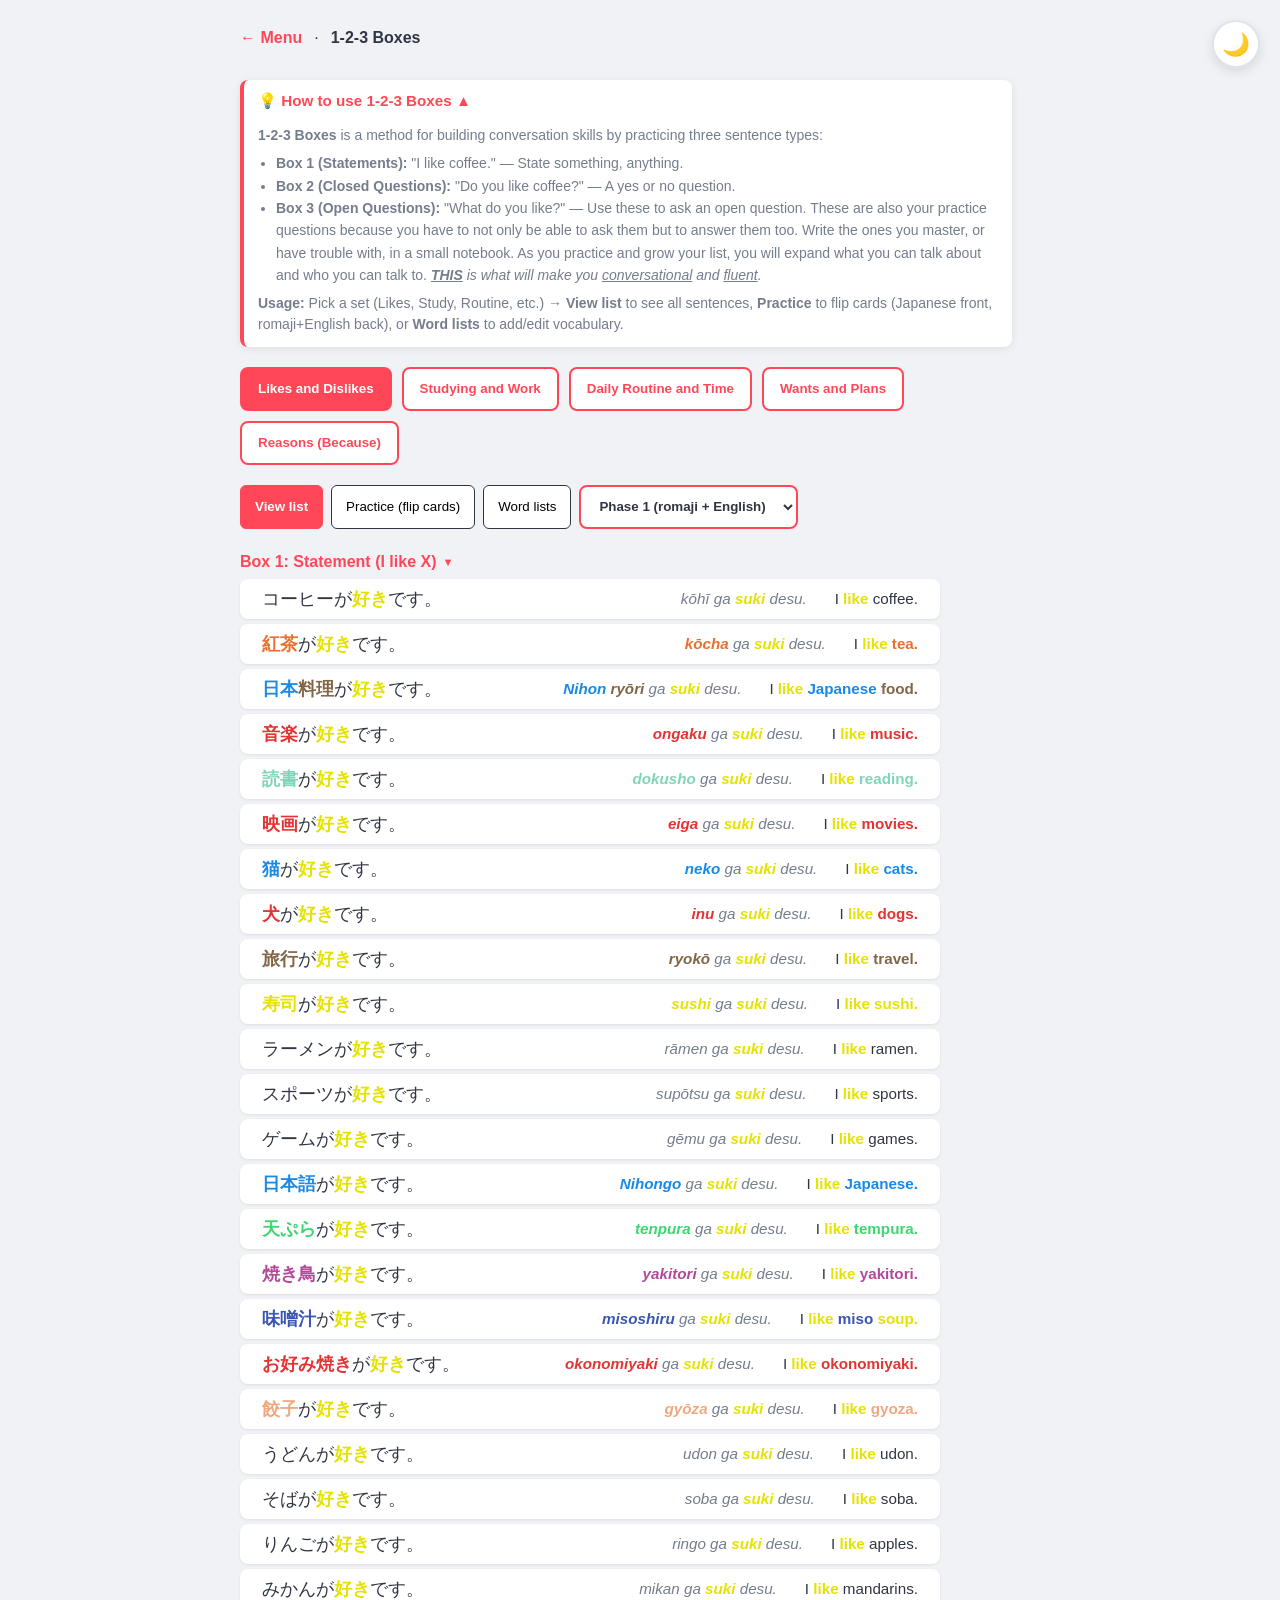
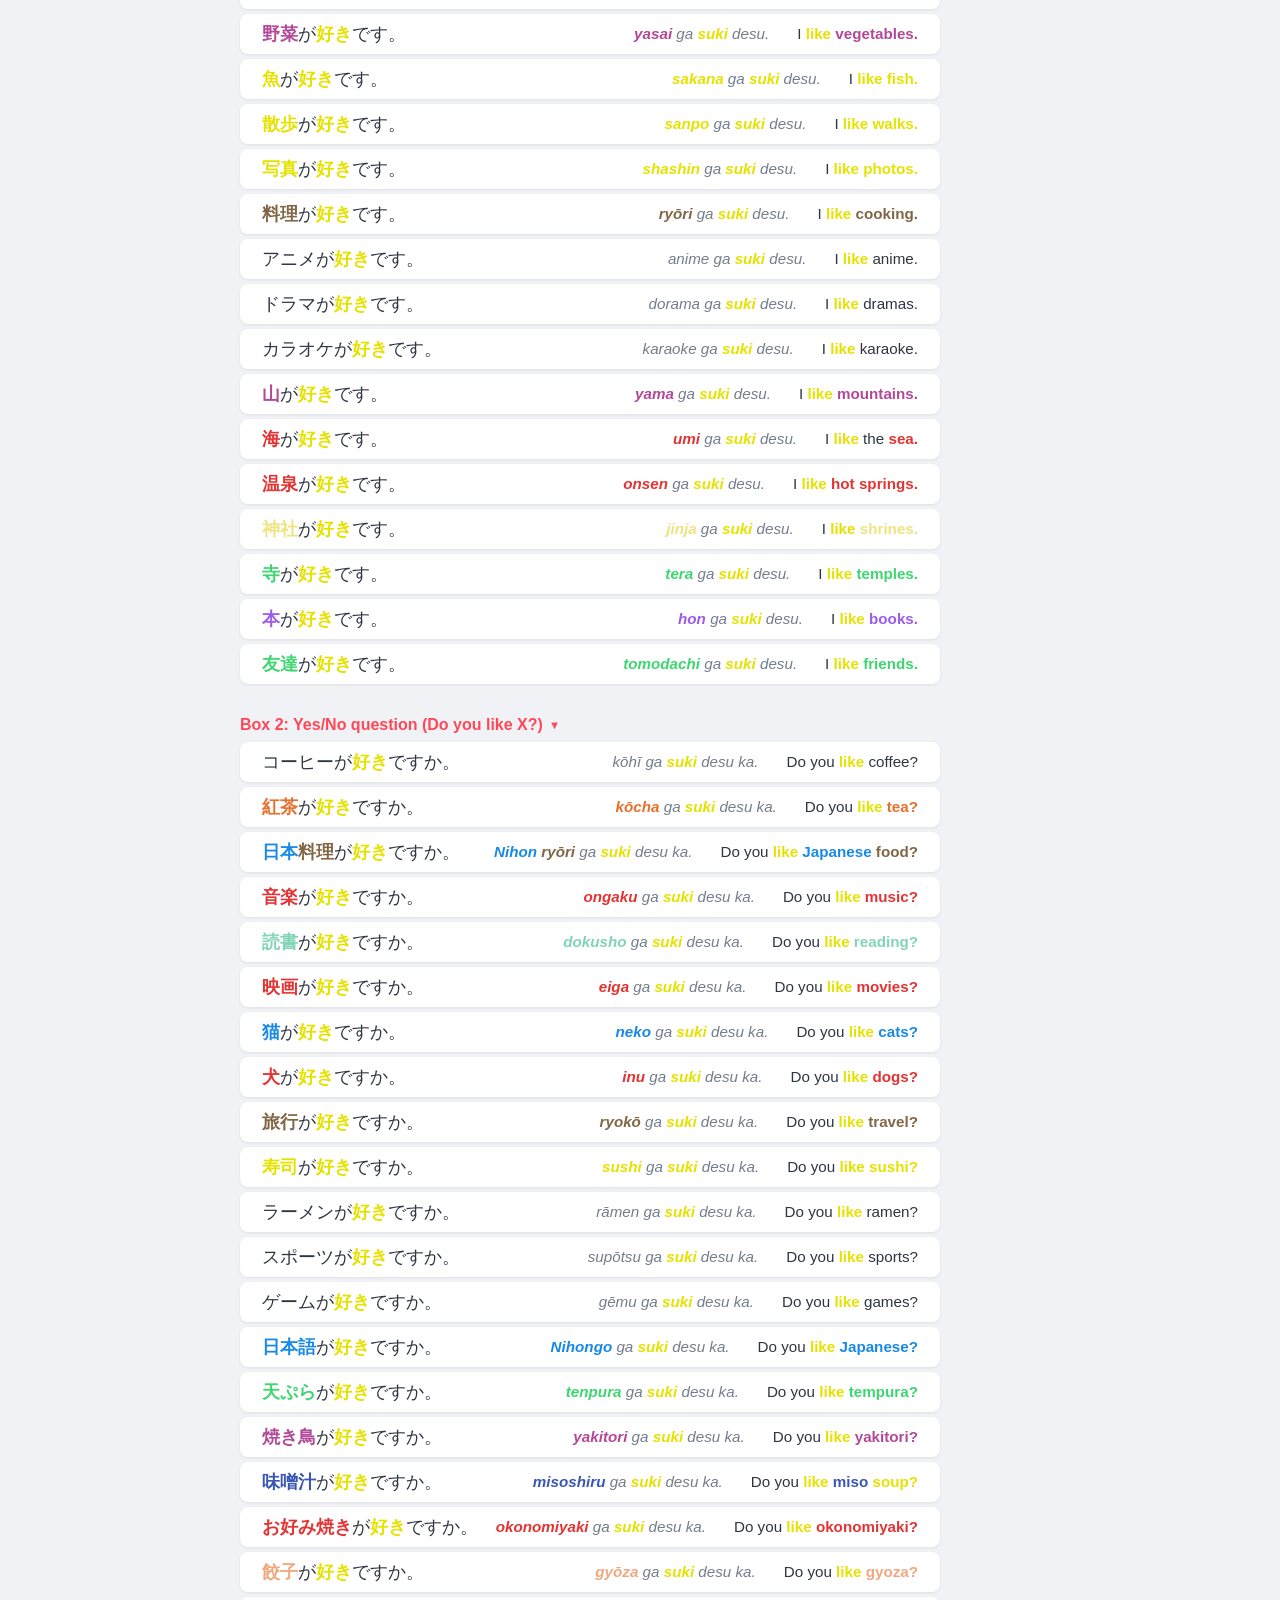
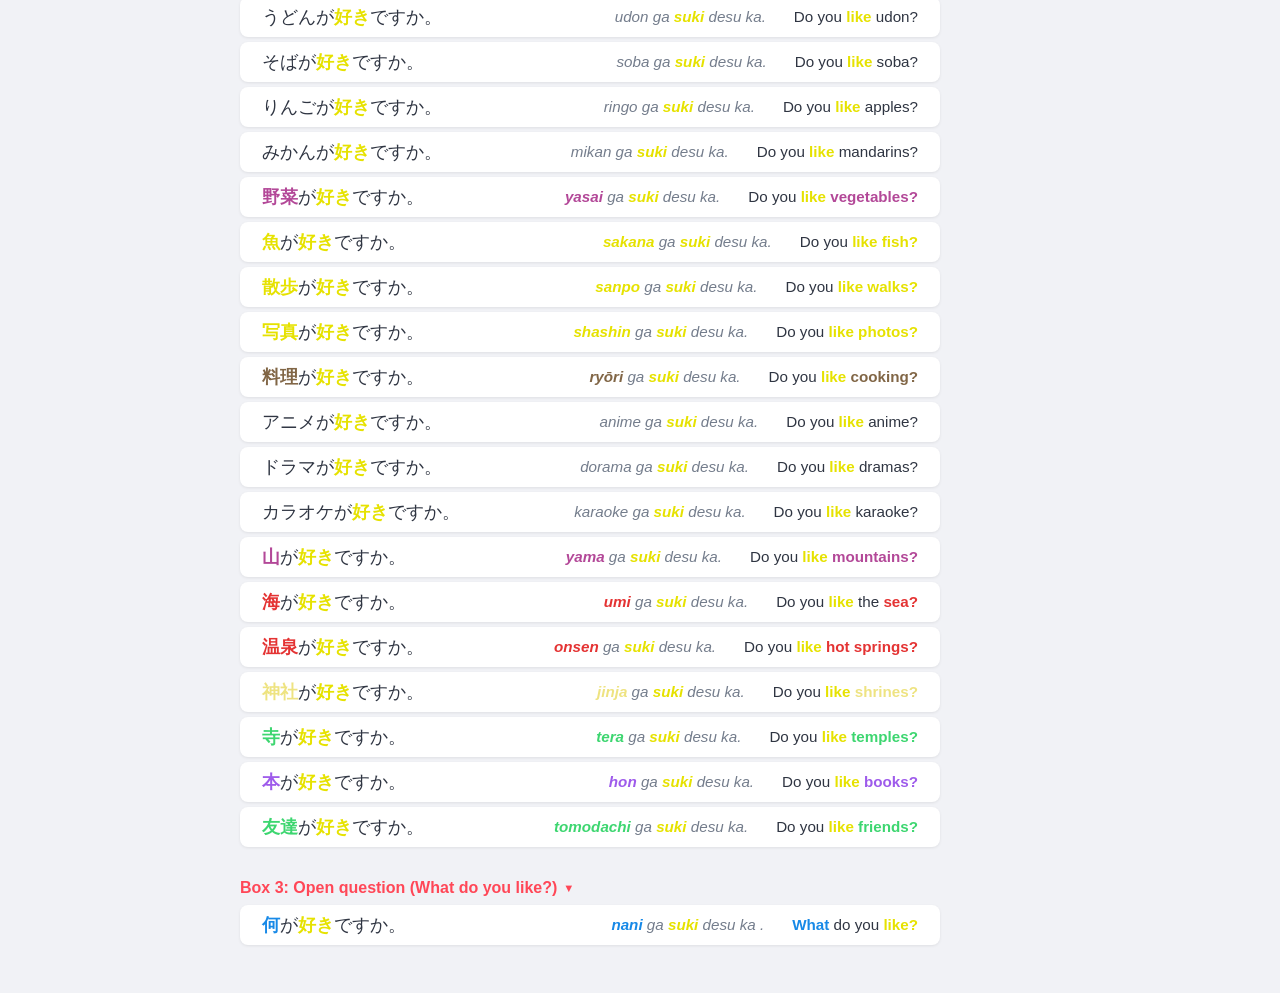
==== commit 5992e0e5: "update: improved ui/ux of editor.html; updated the nav bar for flashcards, kana-charts; added some m" ====
--- a/boxes.html
+++ b/boxes.html
@@ -96,27 +96,28 @@
         .info-box {
             background: var(--card-bg);
             border-left: 4px solid var(--primary);
-            padding: 16px;
+            padding: 12px 14px;
             margin-bottom: 16px;
+            margin-right: 28px;
             border-radius: 8px;
             box-shadow: 0 2px 8px rgba(0,0,0,0.08);
         }
         .info-box h3 {
             margin-top: 0;
             color: var(--primary);
-            font-size: 1rem;
+            font-size: 0.95rem;
         }
         .info-box p {
-            margin: 8px 0 0;
-            font-size: 0.9rem;
+            margin: 6px 0 0;
+            font-size: 0.875rem;
+            line-height: 1.5;
+            color: var(--secondary-text);
+        }
+        .info-box ul {
+            margin: 6px 0 0 18px;
+            padding: 0;
+            font-size: 0.875rem;
             line-height: 1.6;
-            color: var(--secondary-text);
-        }
-        .info-box ul {
-            margin: 8px 0 0 20px;
-            padding: 0;
-            font-size: 0.9rem;
-            line-height: 1.8;
             color: var(--secondary-text);
         }
         .info-box .toggle-info {
@@ -131,7 +132,8 @@
             display: flex;
             flex-wrap: wrap;
             gap: 10px;
-            margin-bottom: 12px;
+            margin-bottom: 20px;
+            margin-top: 20px;
         }
         .set-tab {
             padding: 10px 16px;
@@ -148,7 +150,7 @@
         .mode-tabs {
             display: flex;
             gap: 8px;
-            margin-bottom: 12px;
+            margin-bottom: 20px;
         }
         .mode-tab {
             padding: 8px 14px;
@@ -160,7 +162,8 @@
         .mode-tab.active { background: var(--primary); color: #fff; border-color: var(--primary); font-weight: bolder; }
         .list-view { max-width: 700px; }
         .box-group {
-            margin-bottom: 18px;
+            margin-top: 24px;
+            margin-bottom: 32px;
         }
         .box-group h3 {
             color: var(--primary);
@@ -221,15 +224,15 @@
             grid-template-columns: 1fr auto auto;
             gap: 12px;
             align-items: center;
-            padding: 10px 12px;
+            padding: 8px 10px;
             background: var(--card-bg);
             border-radius: 8px;
-            margin-bottom: 6px;
+            margin-bottom: 5px;
             box-shadow: 0 1px 3px rgba(0,0,0,0.08);
         }
-        .box-item .ja { font-size: 1.1rem; }
-        .box-item .romaji { color: var(--secondary-text); font-style: italic; font-size: 0.95rem; }
-        .box-item .en { color: var(--text); font-size: 0.95rem; }
+        .box-item .ja { font-size: 1.1rem; margin-left: 12px; }
+        .box-item .romaji { color: var(--secondary-text); font-style: italic; font-size: 0.95rem; margin-right: 16px; }
+        .box-item .en { color: var(--text); font-size: 0.95rem; margin-right: 12px; }
         .practice-area {
             max-width: 520px;
             margin: 0 auto;
@@ -386,7 +389,6 @@
         <span>·</span>
         <span><strong>1-2-3 Boxes</strong></span>
     </nav>
-    <!-- <h1>1-2-3 Boxes</h1> -->
     <div class="info-box">
         <h3>
             <span class="toggle-info" onclick="toggleInfo()">💡 How to use 1-2-3 Boxes ▲</span>
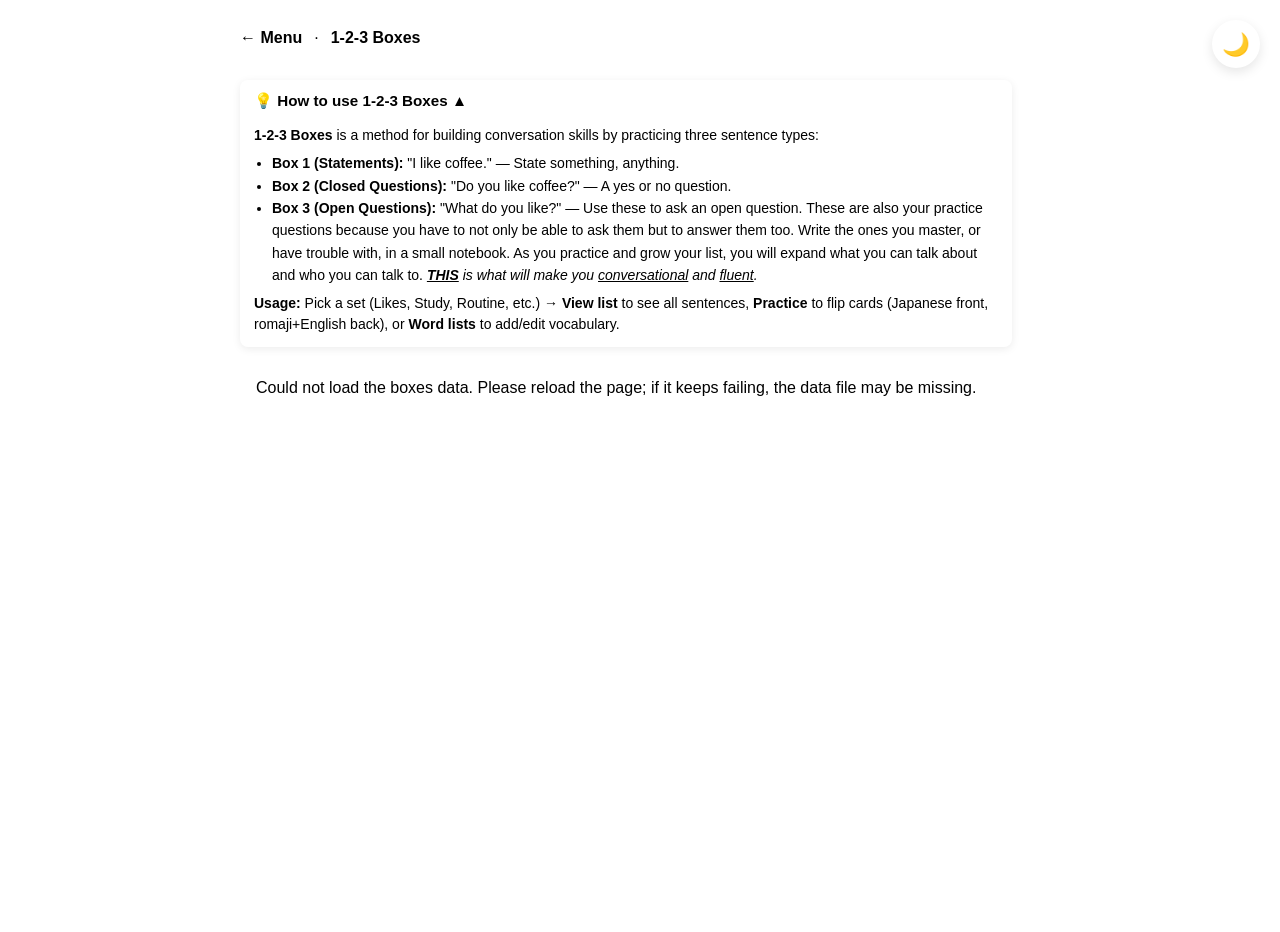
==== commit ed450af1: "feat(ui): wire pages to shared assets with i18n, a11y, responsive and perf fixes" ====
--- a/boxes.html
+++ b/boxes.html
@@ -2,37 +2,12 @@
 <html lang="en">
 <head>
     <meta charset="UTF-8">
-    <meta name="viewport" content="width=device-width, initial-scale=1.0">
-    <title>1-2-3 Boxes · SQWease</title>
-    <script>
-    (function(){
-        var s = typeof localStorage !== 'undefined' ? localStorage.getItem('sqwease-theme') : null;
-        var theme = (s === 'dark' || s === 'light') ? s : 'light';
-        document.documentElement.setAttribute('data-theme', theme);
-    })();
-    </script>
+    <meta name="viewport" content="width=device-width, initial-scale=1.0, viewport-fit=cover">
+    <meta name="description" content="Practice 1-2-3 Boxes sentence patterns and conversation drills.">
+    <title data-i18n="nav.boxes">1-2-3 Boxes · SQWease</title>
+    <link rel="stylesheet" href="assets/theme.css">
+    <script src="assets/theme.js"></script>
     <style>
-        :root {
-            --primary: #ff4757;
-            --text: #2f3542;
-            --bg: #f1f2f6;
-            --card-bg: #ffffff;
-            --border: #dfe4ea;
-            --secondary-text: #747d8c;
-        }
-        [data-theme="dark"] {
-            --primary: #ff6b81;
-            --text: #e4e4e4;
-            --bg: #1e272e;
-            --card-bg: #2d3436;
-            --border: #57606f;
-            --secondary-text: #a4b0be;
-        }
-        * { box-sizing: border-box; }
-        a:focus-visible, button:focus-visible, input:focus-visible, .theme-toggle:focus-visible {
-            outline: 2px solid var(--primary);
-            outline-offset: 2px;
-        }
         body {
             font-family: 'Segoe UI', Tahoma, Geneva, Verdana, sans-serif;
             background-color: var(--bg);
@@ -382,16 +357,21 @@
     </style>
 </head>
 <body>
-    <div class="theme-toggle" onclick="toggleTheme()" title="Toggle dark mode"><span class="icon-light">🌙</span><span class="icon-dark">☀️</span></div>
+    <button type="button" class="theme-toggle" aria-label="Toggle dark mode" aria-pressed="false" data-i18n-attr="aria-label:a11y.themeToggle">
+        <span class="icon-light" aria-hidden="true">🌙</span>
+        <span class="icon-dark" aria-hidden="true">☀️</span>
+    </button>
+    <main>
     <div class="container">
-    <nav class="nav">
-        <a href="index.html">← Menu</a>
-        <span>·</span>
-        <span><strong>1-2-3 Boxes</strong></span>
+    <nav class="nav" aria-label="Breadcrumb">
+        <a href="index.html" data-i18n="common.menu">← Menu</a>
+        <span aria-hidden="true">·</span>
+        <span><strong data-i18n="nav.boxes">1-2-3 Boxes</strong></span>
     </nav>
     <div class="info-box">
         <h3>
-            <span class="toggle-info" onclick="toggleInfo()">💡 How to use 1-2-3 Boxes ▲</span>
+            <button type="button" class="toggle-info" id="infoToggleBtn" aria-expanded="true" aria-controls="infoToggle"
+                    style="background:none;border:none;padding:0;font:inherit;color:inherit;cursor:pointer;">💡 How to use 1-2-3 Boxes ▲</button>
         </h3>
         <div id="infoToggle">
             <div id="infoDetail" style="display:block; margin-top:12px;">
@@ -477,6 +457,10 @@
     </div>
     <div id="error" class="error hidden"></div>
 
+    </main>
+    <script src="assets/store.js"></script>
+    <script src="assets/i18n.js"></script>
+    <script src="assets/langs.js"></script>
     <script src="tiny-segmenter.js"></script>
     <script src="romaji.js"></script>
     <script src="srs.js"></script>
@@ -500,12 +484,11 @@
 
         const ROMAJI_PHASE_KEY = 'sqwease-romaji-phase';
         function getRomajiPhase() {
-            var v = typeof localStorage !== 'undefined' ? localStorage.getItem(ROMAJI_PHASE_KEY) : null;
-            var n = parseInt(v, 10);
+            var n = SqweaseStore.getInt(ROMAJI_PHASE_KEY, 1);
             return (n === 1 || n === 2 || n === 3) ? n : 1;
         }
         function setRomajiPhase(phase) {
-            if (typeof localStorage !== 'undefined') localStorage.setItem(ROMAJI_PHASE_KEY, String(phase));
+            SqweaseStore.setString(ROMAJI_PHASE_KEY, String(phase));
         }
 
         /** Build tokens from ja + romaji using TinySegmenter for slot-filled items (no pre-tokenized data). */
@@ -663,18 +646,16 @@
             const tokenized = typeof BOXES_TOKENIZED_SENTENCES !== 'undefined' ? BOXES_TOKENIZED_SENTENCES : {};
             for (const set of config.sets) {
                 for (const box of set.boxes) {
-                    const boxType = box.boxType != null ? box.boxType : box.boxType;
+                    const boxType = box.boxType;
                     const boxName = box.name || '';
                     if (box.fixed) {
                         const item = {
                             ja: box.templateJa,
                             romaji: box.templateRomaji,
                             en: box.templateEn,
-                            boxType: box.boxType,
                             boxType: boxType,
                             boxName: boxName,
-                            setName: set.name,
-                            boxName: box.name
+                            setName: set.name
                         };
                         const tok = tokenized[box.templateJa];
                         if (tok && tok.tokens) {
@@ -689,18 +670,13 @@
                         const slotWords = words[box.slot];
                         if (!slotWords) continue;
                         for (const w of slotWords) {
-                            // #region agent log
-                            fetch('http://127.0.0.1:7244/ingest/7365a28b-2540-429a-90c2-67173112e213',{method:'POST',headers:{'Content-Type':'application/json'},body:JSON.stringify({location:'boxes.html:generateItems',message:'slot',data:{w:w,box:box},timestamp:Date.now(),hypothesisId:'H_Gen'})}).catch(function(){});
-                            // #endregion
                             items.push({
                                 ja: fillTemplate(box.templateJa, w),
                                 romaji: fillTemplate(box.templateRomaji, w),
                                 en: fillTemplate(box.templateEn, w),
-                                boxType: box.boxType,
                                 boxType: boxType,
                                 boxName: boxName,
-                                setName: set.name,
-                                boxName: box.name
+                                setName: set.name
                             });
                         }
                     }
@@ -762,17 +738,11 @@
                     const row = document.createElement('div');
                     row.className = 'box-item';
                     const tokens = item.tokens || buildTokensFromSegmenter(item.ja, item.romaji, item.en);
-                    // #region agent log
-                    if (tokens) fetch('http://127.0.0.1:7244/ingest/7365a28b-2540-429a-90c2-67173112e213',{method:'POST',headers:{'Content-Type':'application/json'},body:JSON.stringify({location:'boxes.html:renderList',message:'rendering',data:{ja:item.ja,tokens:tokens},timestamp:Date.now(),hypothesisId:'H_Render'})}).catch(function(){});
-                    // #endregion
                     if (tokens && typeof BoxesColoring !== 'undefined' && BoxesColoring.colorizeBoxesItem) {
                         const isDark = typeof SyllableColor !== 'undefined' && SyllableColor.isDarkTheme ? SyllableColor.isDarkTheme() : (document.documentElement.getAttribute('data-theme') === 'dark');
                         const colored = BoxesColoring.colorizeBoxesItem(item.ja, tokens, isDark, item.en);
                         row.innerHTML = '<span class="ja">' + colored.jaHtml + '</span><span class="romaji">' + colored.romajiHtml + '</span><span class="en">' + (colored.enHtml || escapeHtml(item.en)) + '</span>';
                     } else if (tokens && typeof SyllableColor !== 'undefined' && SyllableColor.colorizeByTokens) {
-                        // #region agent log
-                        fetch('http://127.0.0.1:7244/ingest/7365a28b-2540-429a-90c2-67173112e213',{method:'POST',headers:{'Content-Type':'application/json'},body:JSON.stringify({location:'boxes.html:renderList',message:'fallback',data:{path:'SyllableColor'},timestamp:Date.now(),hypothesisId:'H_Path'})}).catch(function(){});
-                        // #endregion
                         const isDark = SyllableColor.isDarkTheme();
                         const colored = SyllableColor.colorizeByTokens(item.ja, tokens, isDark, item.en);
                         let enHtml = colored.enHtml;
@@ -785,9 +755,6 @@
                         }
                         row.innerHTML = '<span class="ja">' + colored.jaHtml + '</span><span class="romaji">' + colored.romajiHtml + '</span><span class="en">' + (enHtml || escapeHtml(item.en)) + '</span>';
                     } else {
-                        // #region agent log
-                        fetch('http://127.0.0.1:7244/ingest/7365a28b-2540-429a-90c2-67173112e213',{method:'POST',headers:{'Content-Type':'application/json'},body:JSON.stringify({location:'boxes.html:renderList',message:'no_tokens',data:{ja:item.ja},timestamp:Date.now(),hypothesisId:'H_Path'})}).catch(function(){});
-                        // #endregion
                         row.innerHTML = '<span class="ja">' + escapeHtml(item.ja) + '</span><span class="romaji">' + escapeHtml(item.romaji) + '</span><span class="en">' + escapeHtml(item.en) + '</span>';
                     }
                     var phase = getRomajiPhase();
@@ -832,9 +799,6 @@
             document.getElementById('boxRatingButtons').classList.add('hidden');
             
             const cardTokens = item.tokens || buildTokensFromSegmenter(item.ja, item.romaji, item.en);
-            // #region agent log
-            if (cardTokens) fetch('http://127.0.0.1:7244/ingest/7365a28b-2540-429a-90c2-67173112e213',{method:'POST',headers:{'Content-Type':'application/json'},body:JSON.stringify({location:'boxes.html:renderPracticeCard',message:'rendering',data:{ja:item.ja,tokens:cardTokens},timestamp:Date.now(),hypothesisId:'H_Render'})}).catch(function(){});
-            // #endregion
             if (cardTokens && typeof BoxesColoring !== 'undefined' && BoxesColoring.colorizeBoxesItem) {
                 var isDark = typeof SyllableColor !== 'undefined' && SyllableColor.isDarkTheme ? SyllableColor.isDarkTheme() : (document.documentElement.getAttribute('data-theme') === 'dark');
                 var colored = BoxesColoring.colorizeBoxesItem(item.ja, cardTokens, isDark, item.en);
@@ -975,22 +939,18 @@
         const WORDLIST_FIELD_LABELS = { j: 'Japanese', r: 'Romaji', e: 'English', tai: '〜たい', tsumori: 'つもり', masu: 'ます形', mashita: 'ました', timeJ: 'Time (ja)', timeR: 'Time (romaji)', timeE: 'Time (en)', verbMasu: 'Verb ます', verbR: 'Verb (romaji)', verbE: 'Verb (en)' };
         let currentWordlistCat = 'nounsLikes';
 
+        function todayKey() { return new Date().toISOString().slice(0, 10); }
+
         function saveSRSBoxes() {
-            localStorage.setItem('sqwease-boxes-srs', JSON.stringify(srsCards));
-            const today = new Date().toDateString();
-            localStorage.setItem('sqwease-boxes-date', today);
-            localStorage.setItem('sqwease-boxes-new-today', newCardsIntroduced.toString());
+            SqweaseStore.set('sqwease-boxes-srs', srsCards);
+            SqweaseStore.setString('sqwease-boxes-date', todayKey());
+            SqweaseStore.setString('sqwease-boxes-new-today', String(newCardsIntroduced));
         }
 
         function loadSRSBoxes() {
-            const stored = localStorage.getItem('sqwease-boxes-srs');
-            if (stored) {
-                srsCards = JSON.parse(stored);
-            }
-            const storedDate = localStorage.getItem('sqwease-boxes-date');
-            const today = new Date().toDateString();
-            if (storedDate === today) {
-                newCardsIntroduced = parseInt(localStorage.getItem('sqwease-boxes-new-today') || '0');
+            srsCards = SqweaseStore.get('sqwease-boxes-srs', {}) || {};
+            if (SqweaseStore.getString('sqwease-boxes-date', '') === todayKey()) {
+                newCardsIntroduced = SqweaseStore.getInt('sqwease-boxes-new-today', 0);
             } else {
                 newCardsIntroduced = 0;
             }
@@ -1008,9 +968,7 @@
         }
 
         function saveWords() {
-            try {
-                localStorage.setItem('sqwease-boxes-words', JSON.stringify(words));
-            } catch (err) {}
+            SqweaseStore.set('sqwease-boxes-words', words);
             generatedItems = generateItems();
             renderList();
             updatePracticeList();
@@ -1131,15 +1089,7 @@
                 }
                 config = BOXES_CONFIG;
                 defaultWords = BOXES_WORDS;
-                // Normalize: config/source may use "boxes"; runtime expects "boxes" and boxType
-                config.sets.forEach(function(s) {
-                    if (!s.boxes && s.boxes) s.boxes = s.boxes;
-                    if (s.boxes) s.boxes.forEach(function(b) {
-                        if (b.boxType === undefined && b.boxType !== undefined) b.boxType = b.boxType;
-                    });
-                });
-                const stored = localStorage.getItem('sqwease-boxes-words');
-                words = stored ? JSON.parse(stored) : JSON.parse(JSON.stringify(defaultWords));
+                words = SqweaseStore.get('sqwease-boxes-words', null) || JSON.parse(JSON.stringify(defaultWords));
                 if (!words.nounsLikes || !Array.isArray(words.nounsLikes)) words = JSON.parse(JSON.stringify(defaultWords));
                 generatedItems = generateItems();
                 currentSetId = config.sets[0]?.id || null;
@@ -1164,34 +1114,23 @@
                     });
                 }
             } catch (e) {
+                console.error('boxes-data.js failed to load or parse.', e);
                 document.getElementById('loading').classList.add('hidden');
                 document.getElementById('error').classList.remove('hidden');
-                document.getElementById('error').textContent = 'Could not load boxes data. Run: node scripts/build-boxes-data.js then open boxes.html (or ensure boxes-data.js is in the same folder as boxes.html).';
+                document.getElementById('error').textContent = 'Could not load the boxes data. Please reload the page; if it keeps failing, the data file may be missing.';
             }
         }
         load();
         
         function toggleInfo() {
             const detail = document.getElementById('infoDetail');
-            const toggle = document.querySelector('.toggle-info');
-            if (detail.style.display === 'none') {
-                detail.style.display = 'block';
-                toggle.textContent = '💡 How to use 1-2-3 Boxes ▲';
-            } else {
-                detail.style.display = 'none';
-                toggle.textContent = '💡 How to use 1-2-3 Boxes ▼';
-            }
-        }
-        
-        function toggleTheme() {
-            const html = document.documentElement;
-            const current = html.getAttribute('data-theme');
-            const next = current === 'dark' ? 'light' : 'dark';
-            html.setAttribute('data-theme', next);
-            localStorage.setItem('sqwease-theme', next);
-        }
-        const saved = localStorage.getItem('sqwease-theme');
-        if (saved) document.documentElement.setAttribute('data-theme', saved);
+            const toggle = document.getElementById('infoToggleBtn');
+            const expanded = detail.style.display !== 'none';
+            detail.style.display = expanded ? 'none' : 'block';
+            toggle.setAttribute('aria-expanded', expanded ? 'false' : 'true');
+            toggle.textContent = '💡 How to use 1-2-3 Boxes ' + (expanded ? '▼' : '▲');
+        }
+        document.getElementById('infoToggleBtn').addEventListener('click', toggleInfo);
     </script>
 </body>
 </html>
